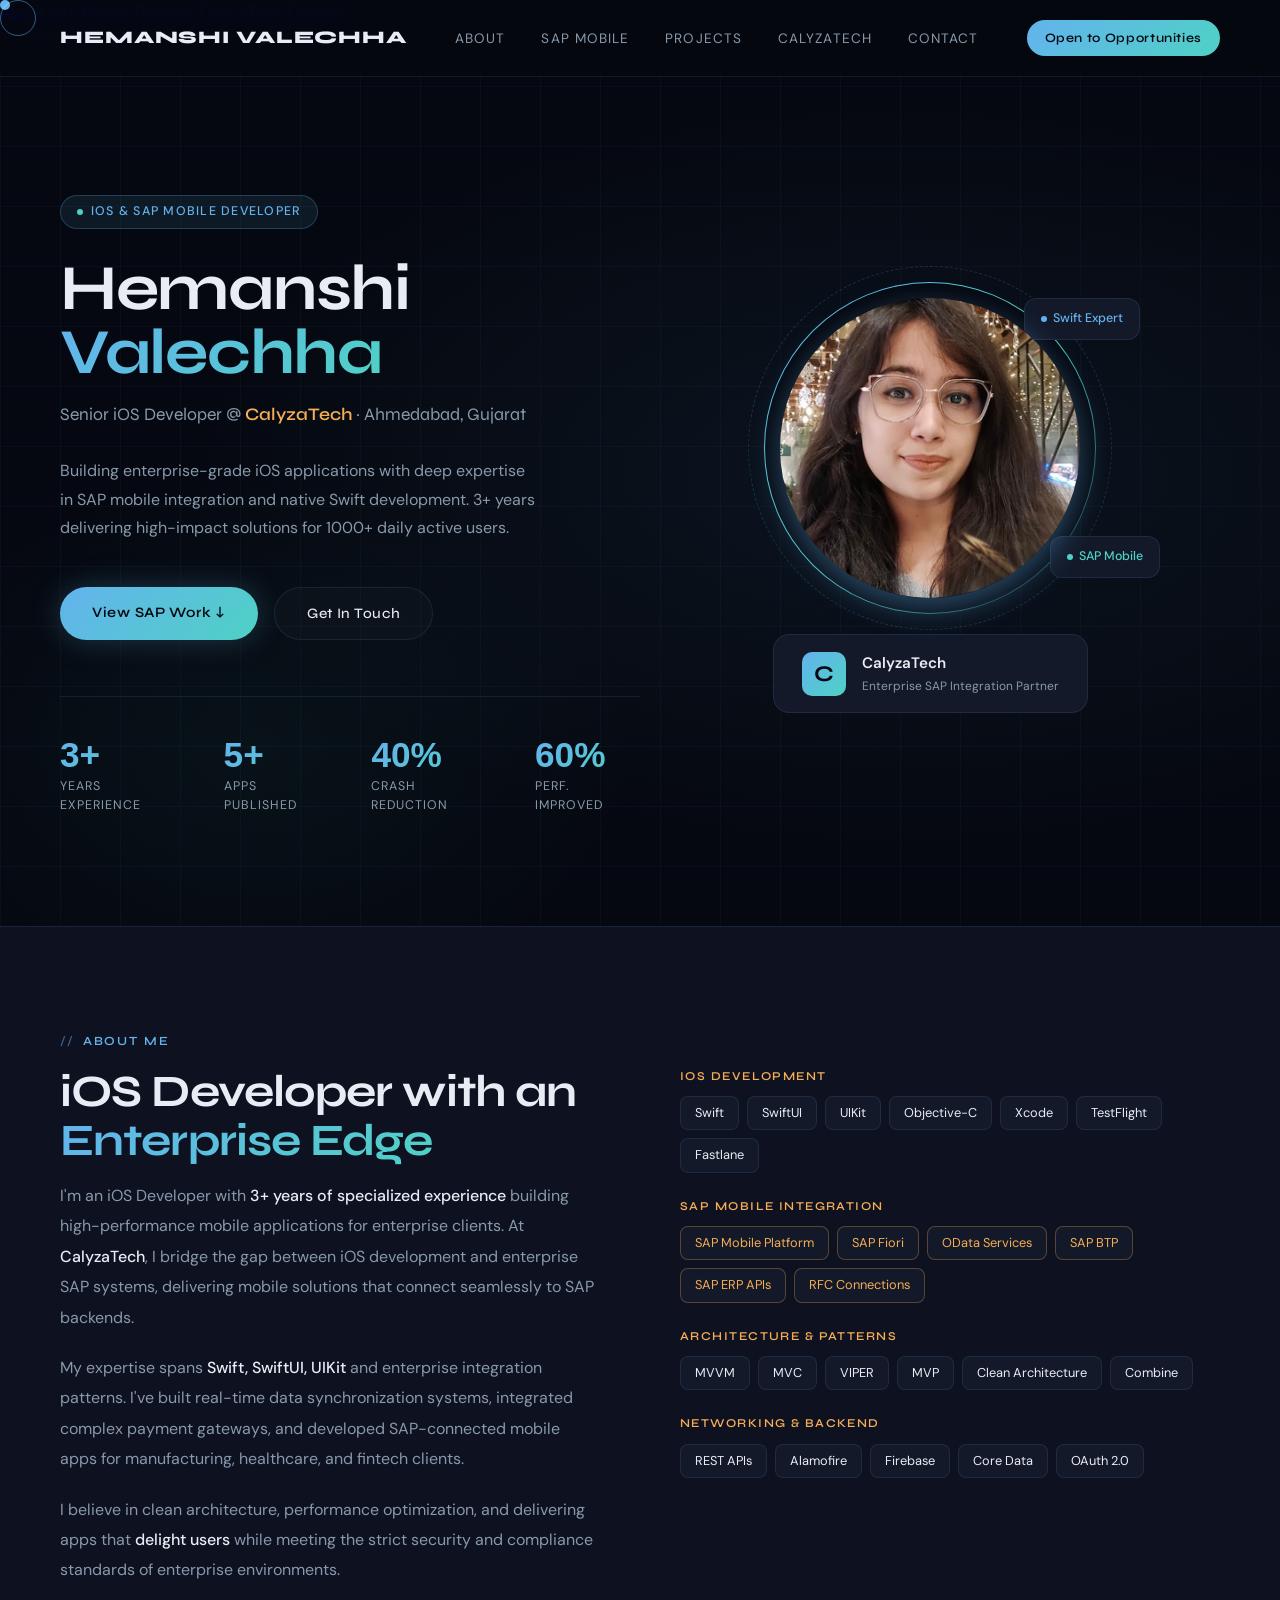
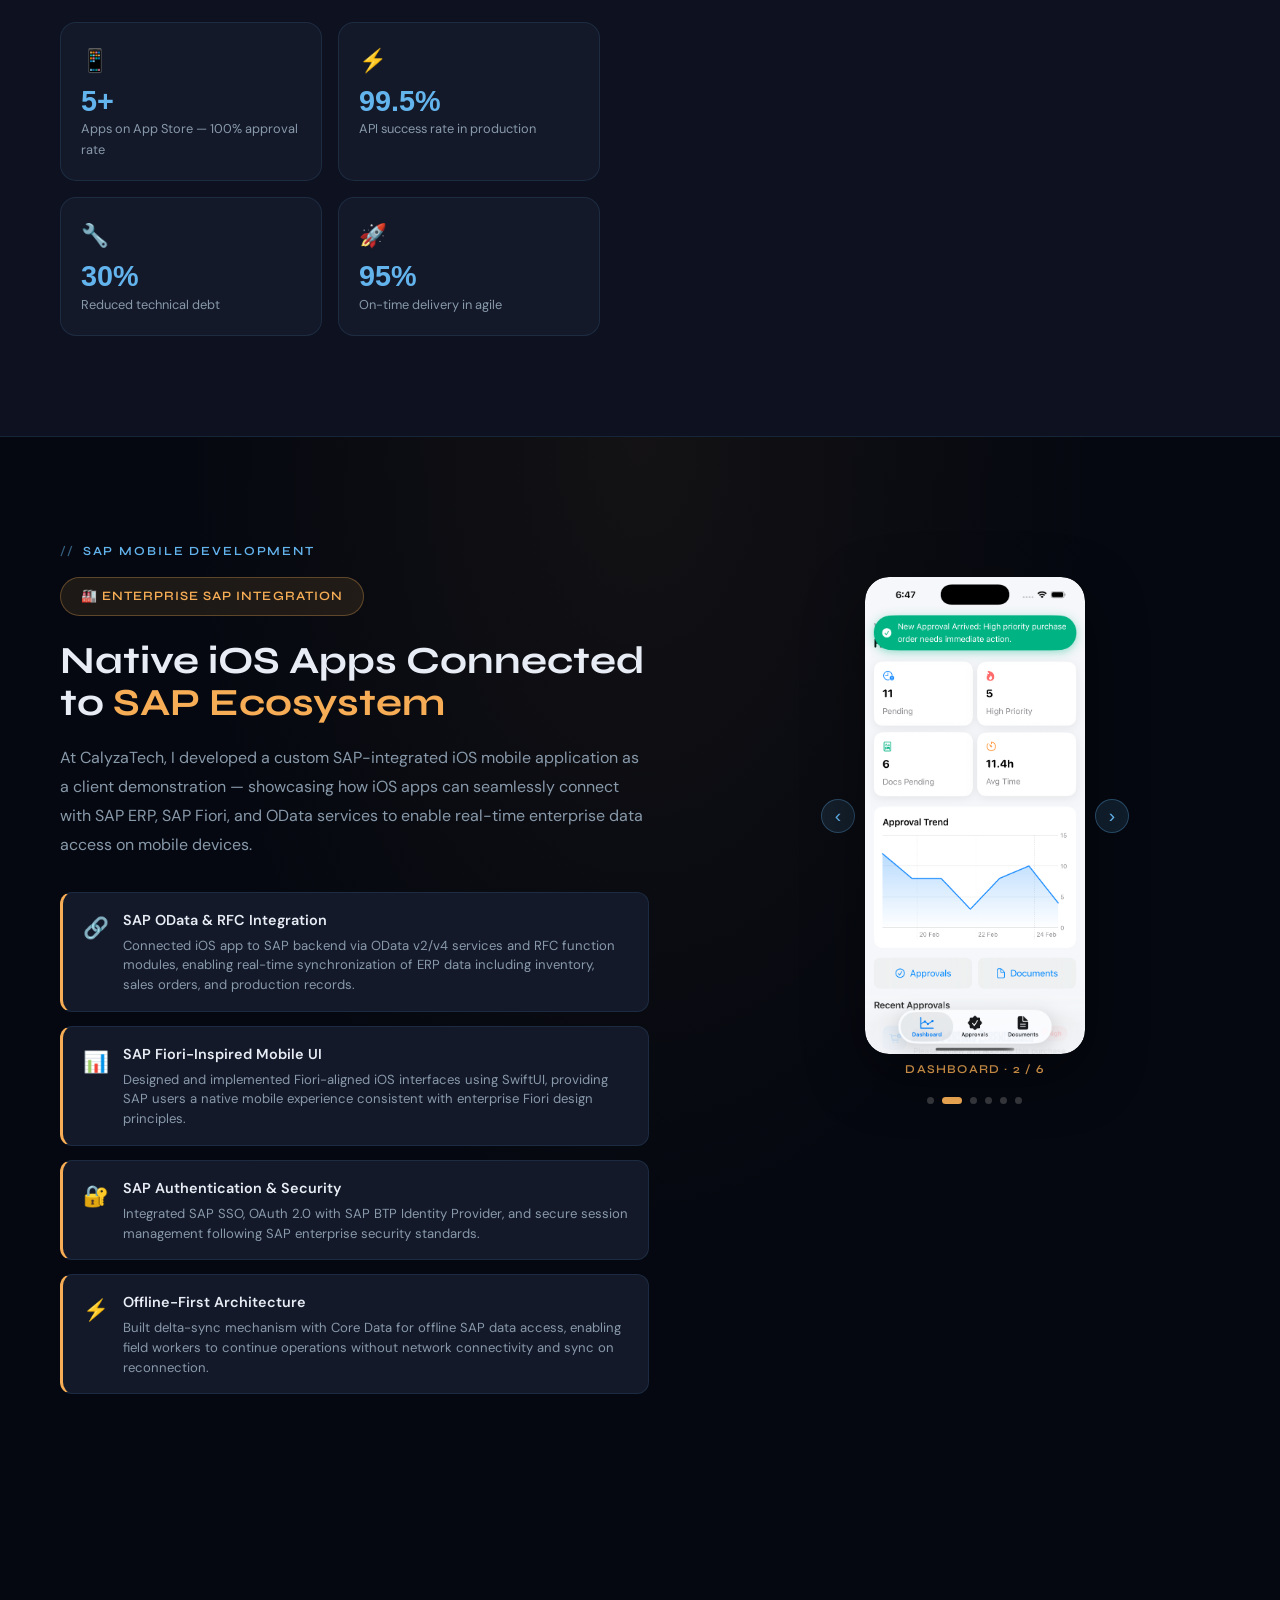
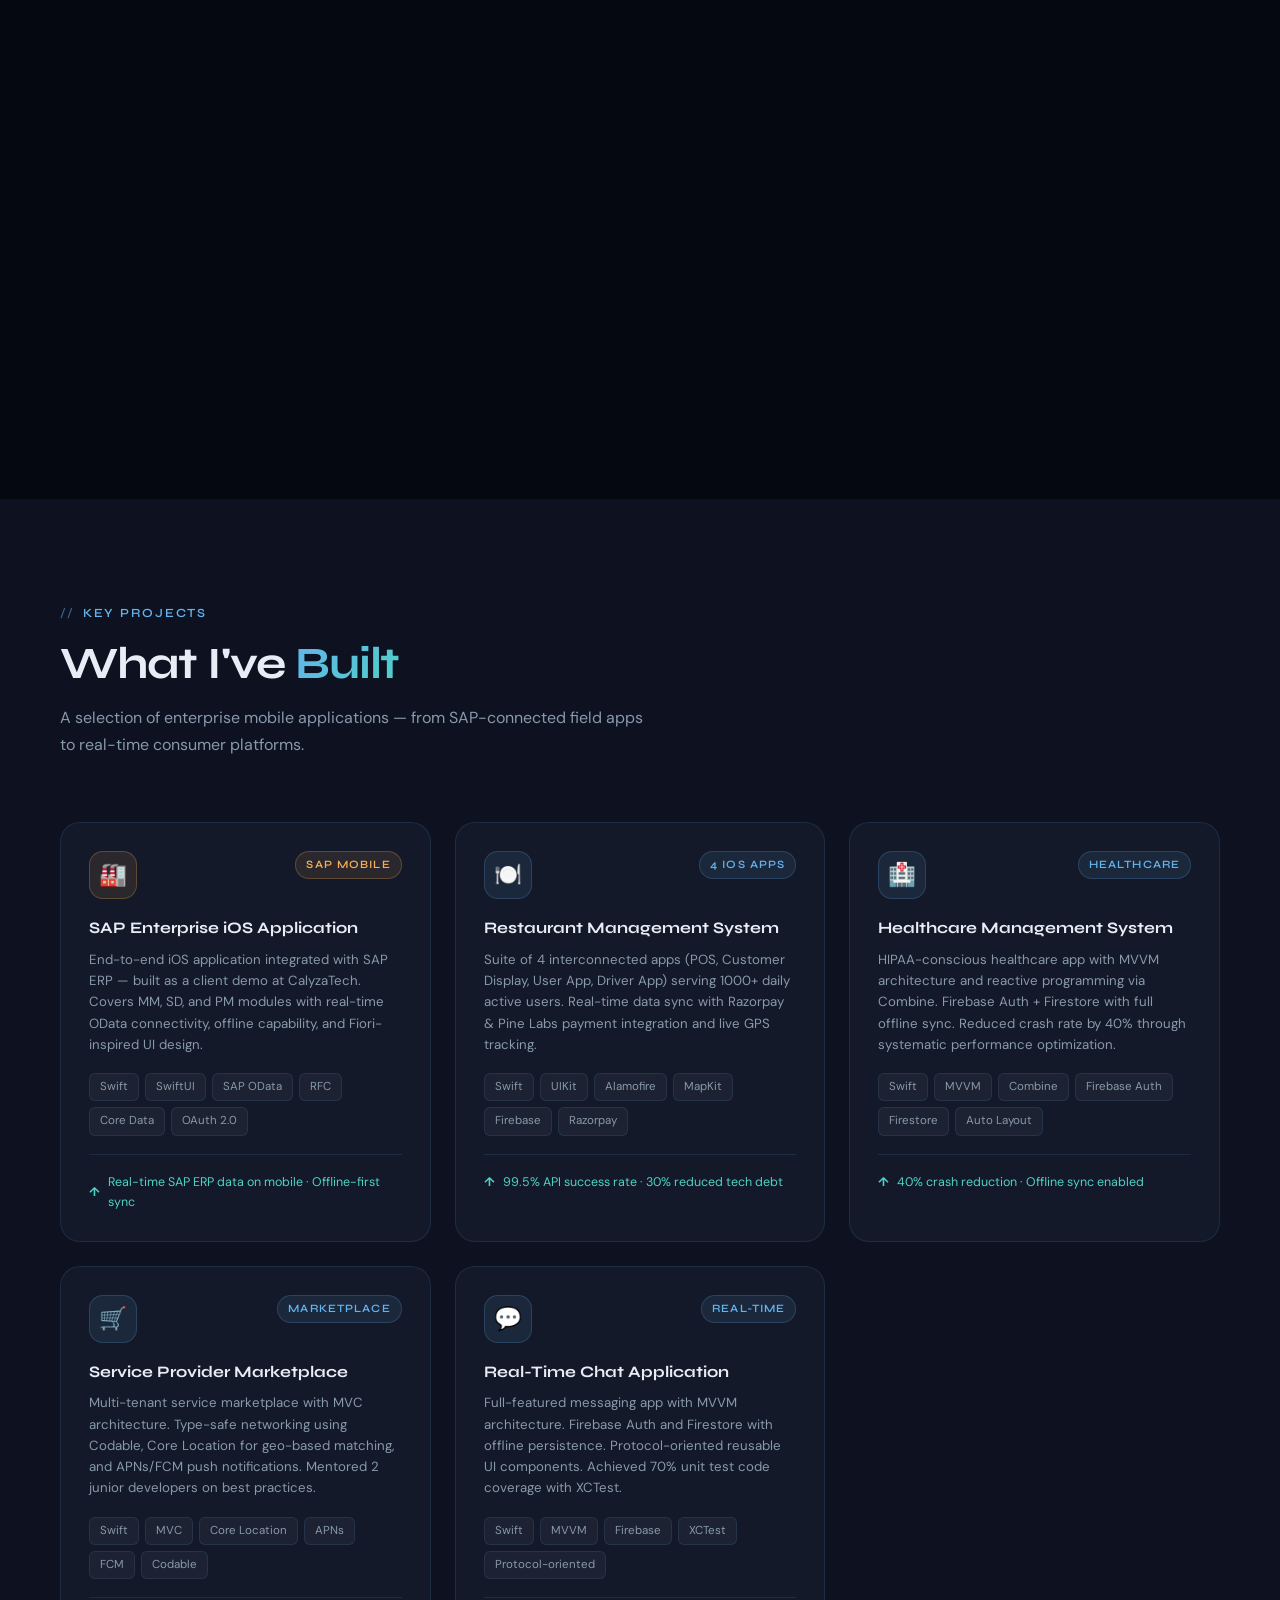
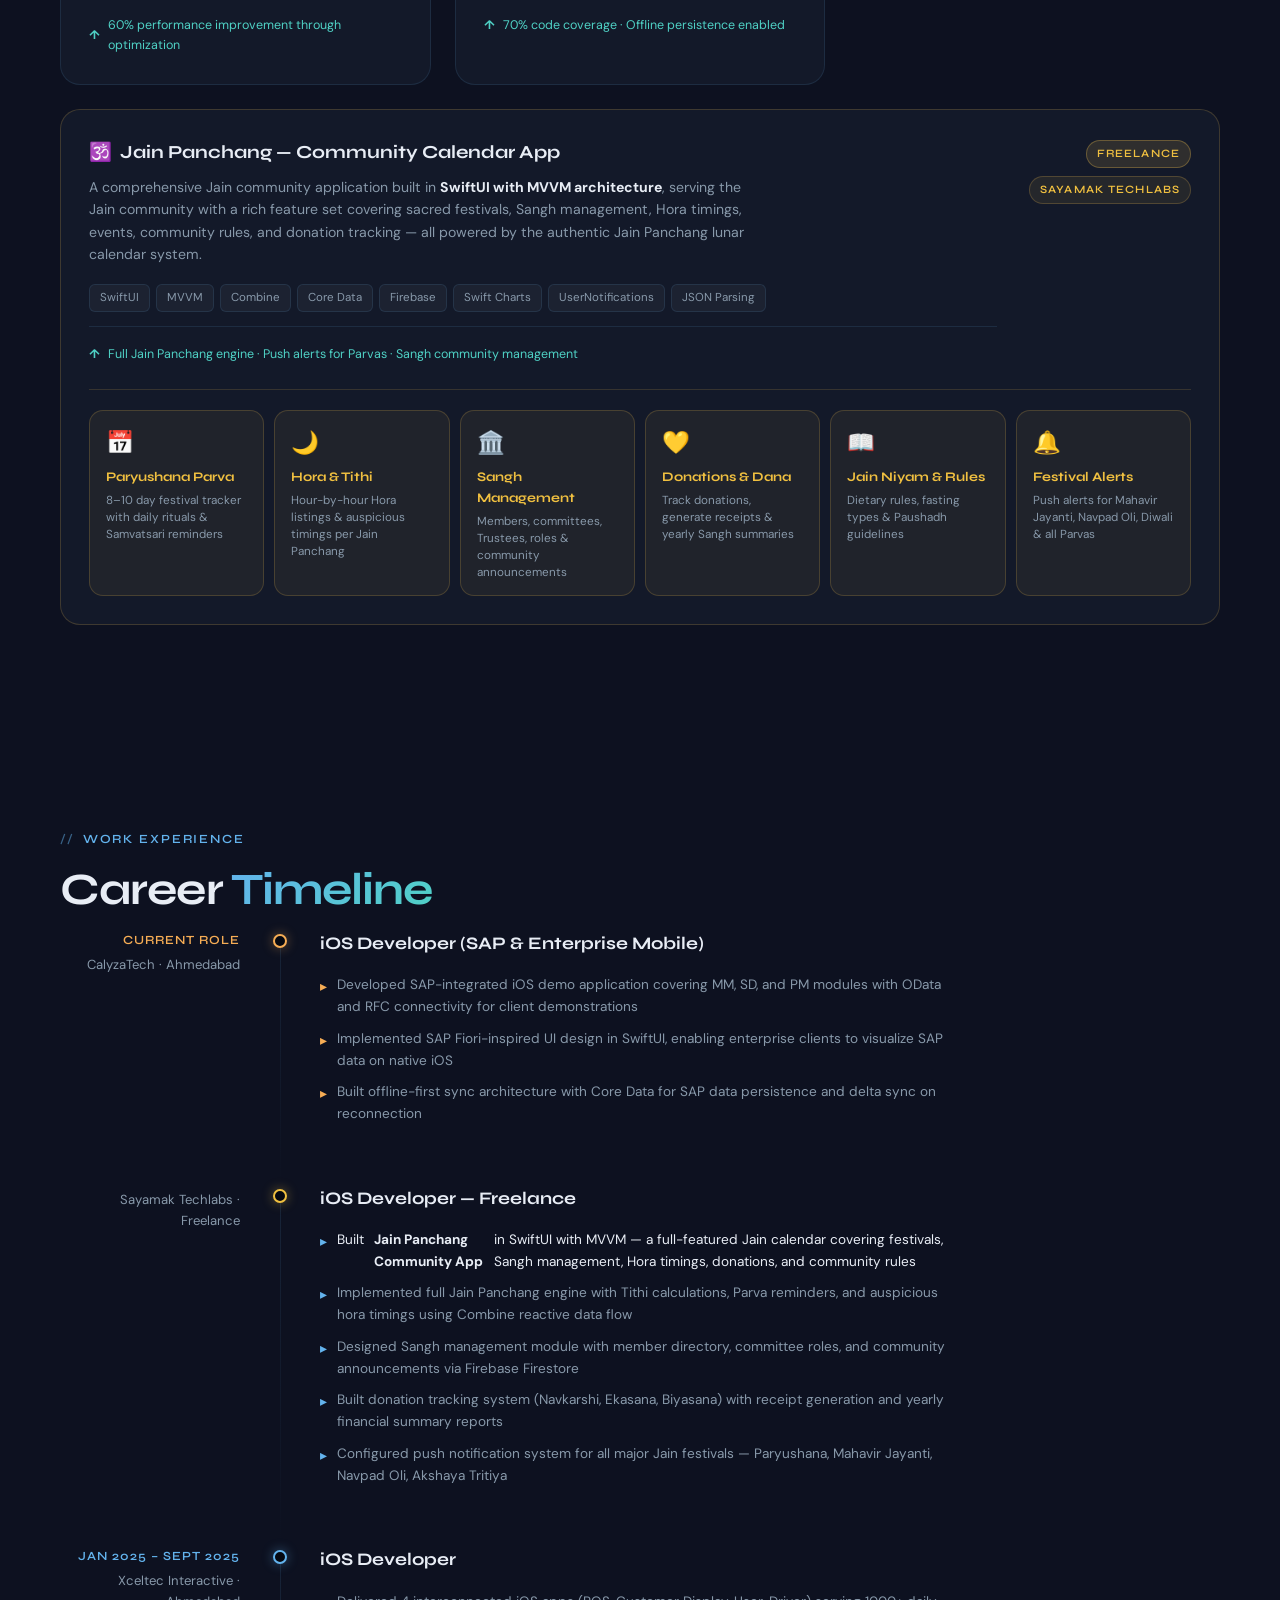
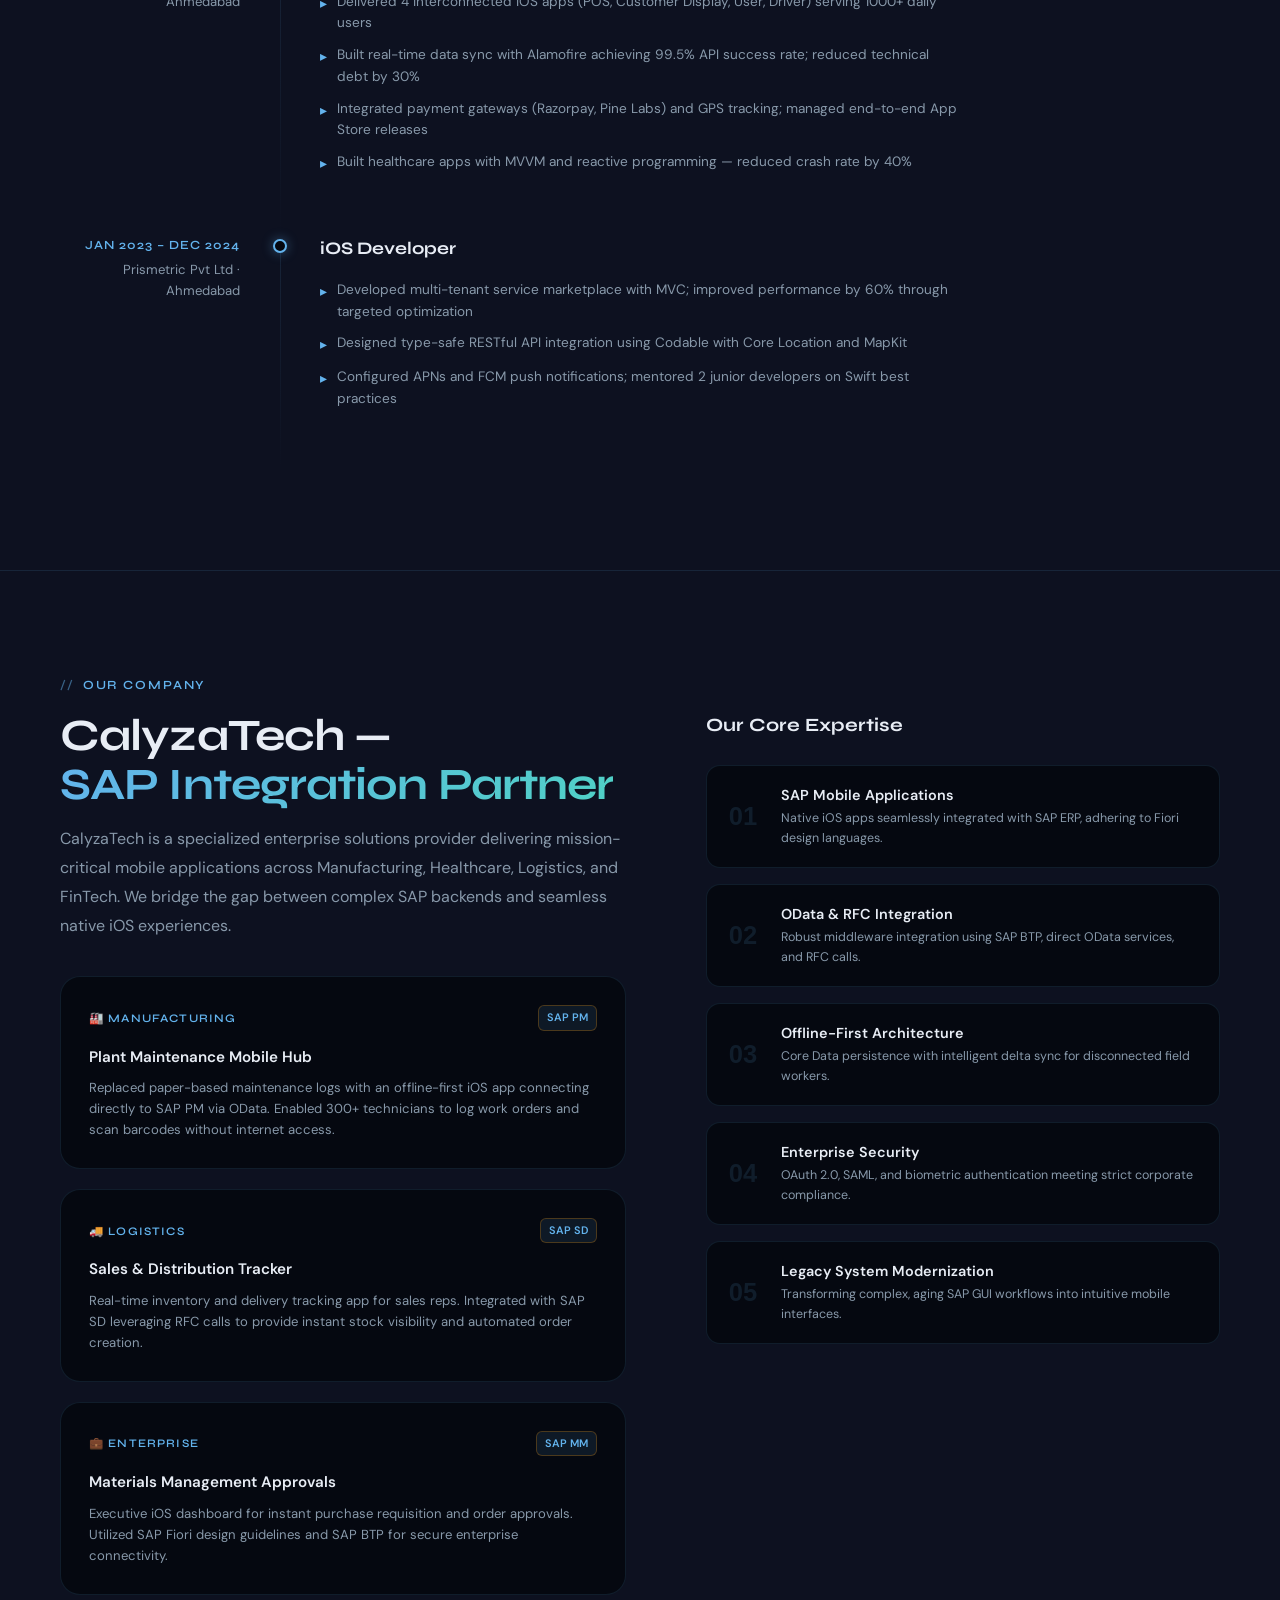
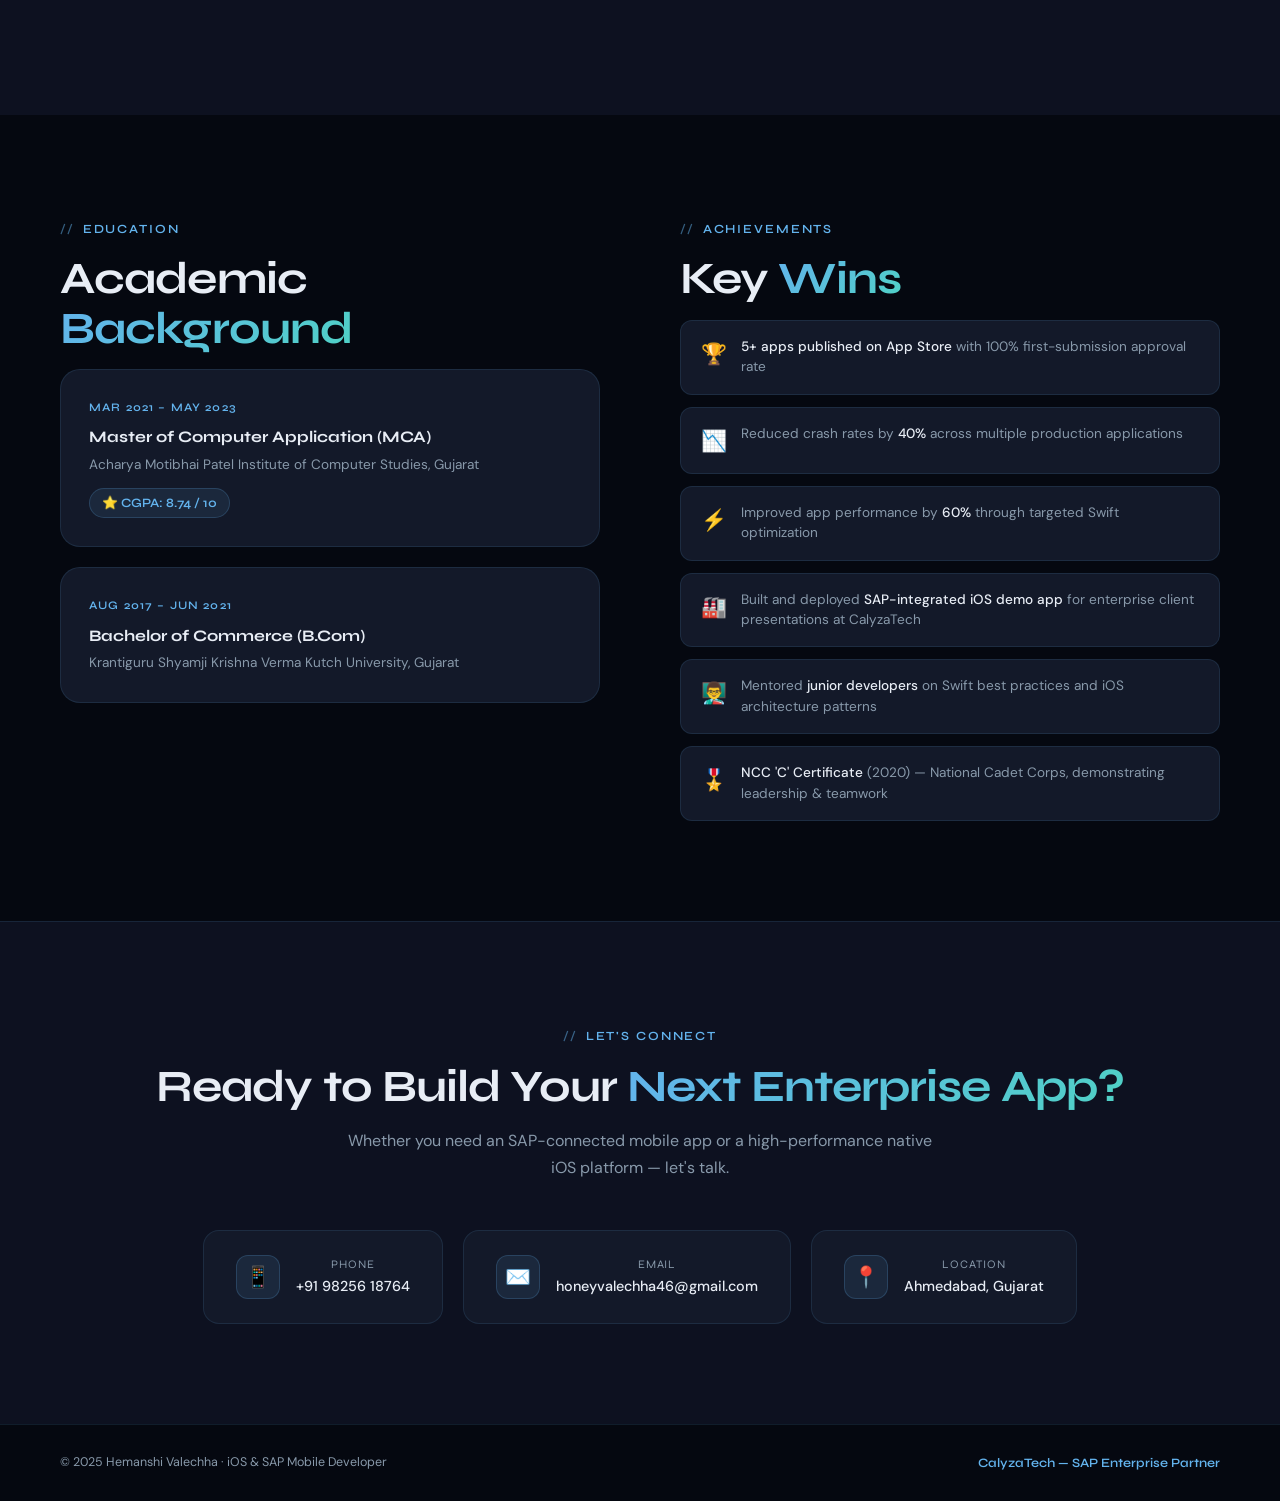
==== hemanshi_portfolio.html @ 0e819cb1 "Initial commit: Complete portfolio with SAP focus and component architecture" ====
<!DOCTYPE html>
<html lang="en">

<head>
  <meta charset="UTF-8">
  <meta name="viewport" content="width=device-width, initial-scale=1.0">
  <title>Hemanshi Valechha — iOS & SAP Mobile Developer</title>
  <link
    href="https://fonts.googleapis.com/css2?family=Clash+Display:wght@400;500;600;700&family=Syne:wght@400;500;600;700;800&family=DM+Sans:ital,opsz,wght@0,9..40,300;0,9..40,400;0,9..40,500;1,9..40,300&display=swap"
    rel="stylesheet">
  <link rel="stylesheet" href="style.css">
</head>

<body>

  <!-- Persistent App UI UI -->
  <div class="cursor" id="cursor"></div>
  <div class="cursor-ring" id="cursorRing"></div>

  <!-- Dynamic Section Components -->
  <script src="components/nav.js"></script>
  <script src="components/hero.js"></script>
  <script src="components/about.js"></script>
  <script src="components/sap.js"></script>
  <script src="components/projects.js"></script>
  <script src="components/experience.js"></script>
  <script src="components/calyza.js"></script>
  <script src="components/education.js"></script>
  <script src="components/contact.js"></script>
  <script src="components/footer.js"></script>

  <!-- Main Interactions -->
  <script src="js/main.js"></script>
</body>

</html>
---- style.css ----
/* =====================================================
   HEMANSHI VALECHHA — PORTFOLIO STYLESHEET
   File: style.css
   ===================================================== */

/* ===== CSS VARIABLES ===== */
:root {
    --bg: #050810;
    --surface: #0d1120;
    --surface2: #131929;
    --border: rgba(99, 179, 237, 0.12);
    --accent: #63b3ed;
    --accent2: #4fd1c5;
    --accent3: #f6ad55;
    --text: #e8edf5;
    --muted: #8899aa;
    --glow: rgba(99, 179, 237, 0.15);
}

/* ===== RESET ===== */
*,
*::before,
*::after {
    box-sizing: border-box;
    margin: 0;
    padding: 0;
}

html {
    scroll-behavior: smooth;
}

body {
    font-family: 'DM Sans', sans-serif;
    background: var(--bg);
    color: var(--text);
    overflow-x: hidden;
    line-height: 1.6;
}

/* ===== CUSTOM CURSOR ===== */
.cursor {
    width: 10px;
    height: 10px;
    background: var(--accent);
    border-radius: 50%;
    position: fixed;
    pointer-events: none;
    z-index: 9999;
    transition: transform 0.1s;
    mix-blend-mode: screen;
}

.cursor-ring {
    width: 36px;
    height: 36px;
    border: 1.5px solid rgba(99, 179, 237, 0.5);
    border-radius: 50%;
    position: fixed;
    pointer-events: none;
    z-index: 9998;
    transition: all 0.15s ease;
}

/* ===== NAVIGATION ===== */
nav {
    position: fixed;
    top: 0;
    left: 0;
    right: 0;
    z-index: 100;
    display: flex;
    align-items: center;
    justify-content: space-between;
    padding: 20px 60px;
    background: rgba(5, 8, 16, 0.8);
    backdrop-filter: blur(20px);
    border-bottom: 1px solid var(--border);
}

.nav-logo {
    font-family: 'Syne', sans-serif;
    font-weight: 800;
    font-size: 1.1rem;
    color: var(--accent);
    letter-spacing: 0.05em;
    text-transform: uppercase;
}

.nav-links {
    display: flex;
    gap: 36px;
    list-style: none;
}

.nav-links a {
    color: var(--muted);
    text-decoration: none;
    font-size: 0.85rem;
    letter-spacing: 0.08em;
    text-transform: uppercase;
    transition: color 0.3s;
}

.nav-links a:hover {
    color: var(--accent);
}

.nav-badge {
    background: linear-gradient(135deg, var(--accent), var(--accent2));
    color: #050810;
    padding: 8px 18px;
    border-radius: 100px;
    font-size: 0.8rem;
    font-weight: 600;
    font-family: 'Syne', sans-serif;
    letter-spacing: 0.05em;
}

/* ===== HAMBURGER (mobile nav toggle) ===== */
.nav-hamburger {
    display: none;
    flex-direction: column;
    gap: 5px;
    cursor: pointer;
    padding: 6px;
    border: none;
    background: transparent;
}

.nav-hamburger span {
    display: block;
    width: 24px;
    height: 2px;
    background: var(--accent);
    border-radius: 2px;
    transition: all 0.3s;
}

.nav-hamburger.open span:nth-child(1) {
    transform: translateY(7px) rotate(45deg);
}

.nav-hamburger.open span:nth-child(2) {
    opacity: 0;
}

.nav-hamburger.open span:nth-child(3) {
    transform: translateY(-7px) rotate(-45deg);
}

/* ===== HERO ===== */
#hero {
    min-height: 100vh;
    display: grid;
    grid-template-columns: 1fr 1fr;
    align-items: center;
    padding: 120px 60px 60px;
    position: relative;
    overflow: hidden;
}

.hero-bg {
    position: absolute;
    inset: 0;
    background:
        radial-gradient(ellipse 80% 60% at 70% 50%, rgba(99, 179, 237, 0.07) 0%, transparent 70%),
        radial-gradient(ellipse 50% 50% at 20% 80%, rgba(79, 209, 197, 0.05) 0%, transparent 60%);
}

.hero-grid {
    position: absolute;
    inset: 0;
    background-image:
        linear-gradient(rgba(99, 179, 237, 0.04) 1px, transparent 1px),
        linear-gradient(90deg, rgba(99, 179, 237, 0.04) 1px, transparent 1px);
    background-size: 60px 60px;
}

.hero-content {
    position: relative;
    z-index: 2;
}

.hero-tag {
    display: inline-flex;
    align-items: center;
    gap: 8px;
    background: rgba(99, 179, 237, 0.1);
    border: 1px solid rgba(99, 179, 237, 0.25);
    color: var(--accent);
    padding: 6px 16px;
    border-radius: 100px;
    font-size: 0.78rem;
    font-weight: 500;
    letter-spacing: 0.1em;
    text-transform: uppercase;
    margin-bottom: 28px;
    opacity: 0;
    animation: fadeUp 0.8s 0.2s forwards;
}

.hero-tag::before {
    content: '';
    width: 6px;
    height: 6px;
    background: var(--accent2);
    border-radius: 50%;
    animation: pulse 2s infinite;
}

.hero-name {
    font-family: 'Clash Display', 'Syne', sans-serif;
    font-size: clamp(3rem, 5vw, 5.5rem);
    font-weight: 700;
    line-height: 1.0;
    letter-spacing: -0.02em;
    margin-bottom: 16px;
    opacity: 0;
    animation: fadeUp 0.8s 0.35s forwards;
}

.hero-name span {
    background: linear-gradient(135deg, var(--accent) 0%, var(--accent2) 100%);
    -webkit-background-clip: text;
    -webkit-text-fill-color: transparent;
    background-clip: text;
}

.hero-role {
    font-family: 'Syne', sans-serif;
    font-size: 1.1rem;
    color: var(--muted);
    margin-bottom: 28px;
    opacity: 0;
    animation: fadeUp 0.8s 0.5s forwards;
}

.hero-role strong {
    color: var(--accent3);
    font-weight: 600;
}

.hero-desc {
    font-size: 1rem;
    color: var(--muted);
    line-height: 1.8;
    max-width: 480px;
    margin-bottom: 44px;
    opacity: 0;
    animation: fadeUp 0.8s 0.65s forwards;
}

.hero-ctas {
    display: flex;
    gap: 16px;
    flex-wrap: wrap;
    opacity: 0;
    animation: fadeUp 0.8s 0.8s forwards;
}

/* ===== BUTTONS ===== */
.btn-primary {
    background: linear-gradient(135deg, var(--accent), var(--accent2));
    color: #050810;
    padding: 14px 32px;
    border-radius: 100px;
    text-decoration: none;
    font-weight: 600;
    font-family: 'Syne', sans-serif;
    letter-spacing: 0.05em;
    font-size: 0.9rem;
    transition: all 0.3s;
    box-shadow: 0 0 30px rgba(99, 179, 237, 0.25);
}

.btn-primary:hover {
    transform: translateY(-2px);
    box-shadow: 0 8px 40px rgba(99, 179, 237, 0.4);
}

.btn-outline {
    border: 1px solid var(--border);
    color: var(--text);
    padding: 14px 32px;
    border-radius: 100px;
    text-decoration: none;
    font-weight: 500;
    font-family: 'Syne', sans-serif;
    letter-spacing: 0.05em;
    font-size: 0.9rem;
    transition: all 0.3s;
    background: rgba(255, 255, 255, 0.02);
}

.btn-outline:hover {
    border-color: var(--accent);
    color: var(--accent);
    background: rgba(99, 179, 237, 0.05);
}

/* ===== HERO STATS ===== */
.hero-stats {
    display: flex;
    gap: 40px;
    margin-top: 56px;
    padding-top: 40px;
    border-top: 1px solid var(--border);
    opacity: 0;
    animation: fadeUp 0.8s 1s forwards;
}

.stat-num {
    font-family: 'Clash Display', sans-serif;
    font-size: 2.2rem;
    font-weight: 700;
    background: linear-gradient(135deg, var(--accent), var(--accent2));
    -webkit-background-clip: text;
    -webkit-text-fill-color: transparent;
    background-clip: text;
    line-height: 1;
}

.stat-label {
    font-size: 0.78rem;
    color: var(--muted);
    text-transform: uppercase;
    letter-spacing: 0.08em;
    margin-top: 4px;
}

/* ===== HERO VISUAL (avatar side) ===== */
.hero-visual {
    display: flex;
    flex-direction: column;
    align-items: center;
    justify-content: center;
    position: relative;
    z-index: 2;
    opacity: 0;
    animation: fadeIn 1.2s 0.5s forwards;
}

.avatar-container {
    position: relative;
    width: 300px;
    height: 300px;
    margin-bottom: 36px;
}

.avatar-ring {
    position: absolute;
    inset: -16px;
    border-radius: 50%;
    border: 1px solid transparent;
    background: linear-gradient(var(--bg), var(--bg)) padding-box,
        linear-gradient(135deg, var(--accent), var(--accent2), transparent) border-box;
    animation: spin 8s linear infinite;
}

.avatar-ring2 {
    position: absolute;
    inset: -32px;
    border-radius: 50%;
    border: 1px dashed rgba(99, 179, 237, 0.2);
    animation: spin 14s linear infinite reverse;
}

.avatar-base-circle {
    position: absolute;
    width: 100%;
    height: 100%;
    border-radius: 50%;
    background: var(--accent);
    /* Solid background to make pop-out clear */
    box-shadow: 0 10px 30px rgba(99, 179, 237, 0.4);
    border: 4px solid var(--surface);
    z-index: 1;
    transition: transform 0.5s cubic-bezier(0.175, 0.885, 0.32, 1.275), box-shadow 0.5s ease, border-color 0.5s ease;
}

.avatar-container:hover .avatar-base-circle {
    transform: scale(1.05) translateY(-5px);
    box-shadow: 0 15px 40px rgba(99, 179, 237, 0.6);
    border-color: #fff;
}

.avatar-half-inside {
    position: absolute;
    width: 100%;
    height: 100%;
    border-radius: 50%;
    overflow: hidden;
    z-index: 2;
    transition: transform 0.5s cubic-bezier(0.175, 0.885, 0.32, 1.275);
}

.avatar-container:hover .avatar-half-inside {
    transform: scale(1.05) translateY(-5px);
}

.avatar-half-outside {
    position: absolute;
    width: 100%;
    height: 100%;
    z-index: 3;
    pointer-events: none;
    clip-path: polygon(-50% -100%, 150% -100%, 150% 50%, -50% 50%);
    transition: transform 0.5s cubic-bezier(0.175, 0.885, 0.32, 1.275);
}

.avatar-container:hover .avatar-half-outside {
    transform: scale(1.05) translateY(-5px);
}

.avatar-half-inside img,
.avatar-half-outside img {
    position: absolute;
    bottom: 0px;
    left: 50%;
    transform: translateX(-50%);
    width: 105%;
    height: auto;
    transition: transform 0.5s cubic-bezier(0.175, 0.885, 0.32, 1.275);
}

.avatar-half-outside img {
    filter: drop-shadow(0 -5px 15px rgba(0, 0, 0, 0.5));
}

.avatar-container:hover .avatar-half-inside img,
.avatar-container:hover .avatar-half-outside img {
    transform: translateX(-50%) scale(1.08) translateY(-10px);
}

.avatar-placeholder {
    width: 100%;
    height: 100%;
    border-radius: 50%;
    background: linear-gradient(135deg, #0d1829, #1a2540);
    display: flex;
    align-items: center;
    justify-content: center;
    font-family: 'Clash Display', sans-serif;
    font-size: 5rem;
    font-weight: 700;
    color: var(--accent);
}

/* ===== FLOATING CHIPS ===== */
.chip {
    position: absolute;
    background: var(--surface2);
    border: 1px solid var(--border);
    border-radius: 12px;
    padding: 10px 16px;
    font-size: 0.78rem;
    font-weight: 500;
    white-space: nowrap;
    backdrop-filter: blur(10px);
}

.chip-1 {
    top: 0;
    right: -60px;
    animation: float 4s ease-in-out infinite;
    color: var(--accent);
}

.chip-2 {
    bottom: 20px;
    right: -80px;
    animation: float 4s ease-in-out 1s infinite;
    color: var(--accent2);
}

.chip-3 {
    top: 60px;
    left: -80px;
    animation: float 4s ease-in-out 2s infinite;
    color: var(--accent3);
}

.chip-dot {
    display: inline-block;
    width: 6px;
    height: 6px;
    border-radius: 50%;
    background: currentColor;
    margin-right: 6px;
    animation: pulse 2s infinite;
}

/* ===== COMPANY BADGE ===== */
.company-badge {
    background: var(--surface2);
    border: 1px solid var(--border);
    border-radius: 16px;
    padding: 16px 28px;
    display: flex;
    align-items: center;
    gap: 16px;
}

.company-icon {
    width: 44px;
    height: 44px;
    background: linear-gradient(135deg, var(--accent), var(--accent2));
    border-radius: 10px;
    display: flex;
    align-items: center;
    justify-content: center;
    font-size: 1.4rem;
    color: #050810;
    font-weight: 700;
    font-family: 'Syne', sans-serif;
}

.company-name {
    font-weight: 600;
    font-size: 0.95rem;
}

.company-sub {
    font-size: 0.75rem;
    color: var(--muted);
    margin-top: 2px;
}

/* ===== SECTIONS ===== */
section {
    padding: 100px 60px;
    position: relative;
}

.section-tag {
    display: inline-flex;
    align-items: center;
    gap: 8px;
    color: var(--accent);
    font-size: 0.78rem;
    font-weight: 600;
    letter-spacing: 0.15em;
    text-transform: uppercase;
    margin-bottom: 16px;
    font-family: 'Syne', sans-serif;
}

.section-tag::before {
    content: '//';
    opacity: 0.5;
}

.section-title {
    font-family: 'Clash Display', 'Syne', sans-serif;
    font-size: clamp(2rem, 3.5vw, 3.2rem);
    font-weight: 700;
    line-height: 1.1;
    letter-spacing: -0.02em;
    margin-bottom: 16px;
}

.section-title span {
    background: linear-gradient(135deg, var(--accent) 0%, var(--accent2) 100%);
    -webkit-background-clip: text;
    -webkit-text-fill-color: transparent;
    background-clip: text;
}

.section-sub {
    color: var(--muted);
    font-size: 1rem;
    max-width: 600px;
    line-height: 1.7;
    margin-bottom: 64px;
}

/* ===== ABOUT ===== */
#about {
    background: var(--surface);
    border-top: 1px solid var(--border);
    border-bottom: 1px solid var(--border);
}

.about-grid {
    display: grid;
    grid-template-columns: 1fr 1fr;
    gap: 80px;
    align-items: start;
}

.about-text p {
    color: var(--muted);
    line-height: 1.9;
    margin-bottom: 20px;
    font-size: 1rem;
}

.about-text p strong {
    color: var(--text);
    font-weight: 500;
}

.about-highlights {
    display: grid;
    grid-template-columns: 1fr 1fr;
    gap: 16px;
    margin-top: 36px;
}

.highlight-card {
    background: var(--surface2);
    border: 1px solid var(--border);
    border-radius: 16px;
    padding: 20px;
    transition: border-color 0.3s, transform 0.3s;
}

.highlight-card:hover {
    border-color: rgba(99, 179, 237, 0.3);
    transform: translateY(-3px);
}

.highlight-icon {
    font-size: 1.4rem;
    margin-bottom: 8px;
}

.highlight-num {
    font-family: 'Clash Display', sans-serif;
    font-size: 1.8rem;
    font-weight: 700;
    color: var(--accent);
    line-height: 1;
}

.highlight-text {
    font-size: 0.8rem;
    color: var(--muted);
    margin-top: 4px;
}

/* ===== SKILLS ===== */
.skills-panel {
    display: flex;
    flex-direction: column;
    gap: 24px;
}

.skill-group-title {
    font-family: 'Syne', sans-serif;
    font-size: 0.75rem;
    letter-spacing: 0.12em;
    text-transform: uppercase;
    color: var(--accent3);
    margin-bottom: 10px;
    font-weight: 600;
}

.skill-tags {
    display: flex;
    flex-wrap: wrap;
    gap: 8px;
}

.skill-tag {
    background: var(--surface2);
    border: 1px solid var(--border);
    color: var(--text);
    padding: 6px 14px;
    border-radius: 8px;
    font-size: 0.8rem;
    transition: all 0.25s;
    cursor: default;
}

.skill-tag:hover {
    border-color: var(--accent);
    color: var(--accent);
    background: rgba(99, 179, 237, 0.05);
}

.skill-tag.sap {
    border-color: rgba(246, 173, 85, 0.3);
    color: var(--accent3);
}

.skill-tag.sap:hover {
    border-color: var(--accent3);
    background: rgba(246, 173, 85, 0.05);
}

/* ===== SAP SECTION ===== */
#sap {
    background:
        radial-gradient(ellipse 60% 80% at 50% 0%, rgba(246, 173, 85, 0.06) 0%, transparent 60%),
        var(--bg);
}

.sap-hero {
    display: grid;
    grid-template-columns: 1.2fr 1fr;
    gap: 80px;
    align-items: start;
    margin-bottom: 80px;
}

.sap-badge-big {
    display: inline-flex;
    align-items: center;
    gap: 10px;
    background: rgba(246, 173, 85, 0.1);
    border: 1px solid rgba(246, 173, 85, 0.3);
    color: var(--accent3);
    padding: 8px 20px;
    border-radius: 100px;
    font-size: 0.8rem;
    font-weight: 600;
    letter-spacing: 0.08em;
    text-transform: uppercase;
    margin-bottom: 24px;
    font-family: 'Syne', sans-serif;
}

.sap-title {
    font-family: 'Clash Display', 'Syne', sans-serif;
    font-size: clamp(2rem, 3vw, 3rem);
    font-weight: 700;
    line-height: 1.1;
    margin-bottom: 20px;
}

.sap-title span {
    color: var(--accent3);
}

.sap-desc {
    color: var(--muted);
    line-height: 1.8;
    margin-bottom: 32px;
}

.sap-features {
    display: flex;
    flex-direction: column;
    gap: 14px;
}

.sap-feature {
    display: flex;
    align-items: flex-start;
    gap: 14px;
    background: var(--surface2);
    border: 1px solid var(--border);
    border-left: 3px solid var(--accent3);
    border-radius: 12px;
    padding: 16px 20px;
    transition: all 0.3s;
}

.sap-feature:hover {
    transform: translateX(4px);
    border-color: rgba(246, 173, 85, 0.4);
    border-left-color: var(--accent3);
}

.sap-feature-icon {
    font-size: 1.3rem;
    flex-shrink: 0;
    margin-top: 2px;
}

.sap-feature-title {
    font-weight: 600;
    font-size: 0.9rem;
    margin-bottom: 4px;
}

.sap-feature-desc {
    font-size: 0.82rem;
    color: var(--muted);
    line-height: 1.5;
}

/* ===== SAP SCREENSHOT CAROUSEL ===== */
.sap-screen-panel {
    width: 100%;
    display: flex;
    flex-direction: column;
    align-items: center;
}

/* Row that holds [← btn] [carousel] [→ btn] */
.sap-carousel-row {
    display: flex;
    align-items: center;
    gap: 10px;
}

.sap-carousel {
    position: relative;
    width: 220px;
    overflow: hidden;
    border-radius: 24px;
    background: transparent;
    box-shadow: 0 20px 60px rgba(0, 0, 0, 0.4);
}

.sap-carousel-track {
    display: flex;
    transition: transform 0.45s cubic-bezier(0.45, 0, 0.2, 1);
}

.sap-carousel-slide {
    min-width: 100%;
    display: flex;
    align-items: center;
    justify-content: center;
    padding: 0;
    background: transparent;
}

.sap-carousel-slide img {
    width: 220px;
    aspect-ratio: 9 / 19.5;
    object-fit: cover;
    display: block;
    border-radius: 24px;
    flex-shrink: 0;
}


/* Carousel controls */
.carousel-btn {
    width: 34px;
    height: 34px;
    flex-shrink: 0;
    background: rgba(99, 179, 237, 0.12);
    border: 1px solid rgba(99, 179, 237, 0.3);
    border-radius: 50%;
    color: var(--accent);
    font-size: 1.2rem;
    cursor: pointer;
    display: flex;
    align-items: center;
    justify-content: center;
    transition: all 0.25s;
    backdrop-filter: blur(8px);
    line-height: 1;
    padding: 0;
}

.carousel-btn:hover {
    background: rgba(99, 179, 237, 0.28);
    transform: scale(1.1);
}


/* Carousel dots */
.carousel-dots {
    display: flex;
    justify-content: center;
    gap: 8px;
    padding: 14px 0 8px;
}

.carousel-dot {
    width: 7px;
    height: 7px;
    border-radius: 50%;
    background: rgba(255, 255, 255, 0.2);
    cursor: pointer;
    transition: all 0.3s;
    border: none;
}

.carousel-dot.active {
    background: var(--accent3);
    width: 20px;
    border-radius: 4px;
}

/* Slide label */
.slide-label {
    text-align: center;
    font-size: 0.75rem;
    color: var(--accent3);
    font-family: 'Syne', sans-serif;
    font-weight: 600;
    letter-spacing: 0.1em;
    text-transform: uppercase;
    padding: 6px 0 4px;
}

/* Multi-screen display for desktop */
.sap-multi-screen {
    display: flex;
    gap: 14px;
    align-items: flex-end;
    justify-content: center;
    padding: 24px 16px 16px;
    flex-wrap: wrap;
}

/* ===== SAP MODULES GRID ===== */
.sap-modules {
    display: grid;
    grid-template-columns: repeat(3, 1fr);
    gap: 20px;
    margin-top: 16px;
}

.sap-module {
    background: var(--surface2);
    border: 1px solid var(--border);
    border-radius: 16px;
    padding: 24px;
    position: relative;
    overflow: hidden;
    transition: all 0.3s;
}

.sap-module::before {
    content: '';
    position: absolute;
    top: 0;
    left: 0;
    right: 0;
    height: 2px;
    background: linear-gradient(90deg, var(--accent3), transparent);
    opacity: 0;
    transition: opacity 0.3s;
}

.sap-module:hover {
    transform: translateY(-4px);
    border-color: rgba(246, 173, 85, 0.3);
}

.sap-module:hover::before {
    opacity: 1;
}

.sap-module-icon {
    font-size: 1.8rem;
    margin-bottom: 12px;
}

.sap-module-name {
    font-family: 'Syne', sans-serif;
    font-weight: 700;
    font-size: 0.95rem;
    margin-bottom: 6px;
    color: var(--accent3);
}

.sap-module-desc {
    font-size: 0.8rem;
    color: var(--muted);
    line-height: 1.5;
}

.sap-module-tags {
    display: flex;
    flex-wrap: wrap;
    gap: 6px;
    margin-top: 12px;
}

.sap-module-tag {
    background: rgba(246, 173, 85, 0.08);
    border: 1px solid rgba(246, 173, 85, 0.2);
    color: var(--accent3);
    padding: 3px 10px;
    border-radius: 6px;
    font-size: 0.72rem;
}

/* ===== PROJECTS ===== */
#projects {
    background: var(--surface);
}

.projects-grid {
    display: grid;
    grid-template-columns: repeat(3, 1fr);
    gap: 24px;
}

.project-card {
    background: var(--surface2);
    border: 1px solid var(--border);
    border-radius: 20px;
    padding: 28px;
    position: relative;
    overflow: hidden;
    transition: all 0.35s;
    cursor: default;
}

.project-card::after {
    content: '';
    position: absolute;
    inset: 0;
    background: radial-gradient(ellipse at top left, var(--glow), transparent 60%);
    opacity: 0;
    transition: opacity 0.35s;
}

.project-card:hover {
    transform: translateY(-6px);
    border-color: rgba(99, 179, 237, 0.3);
}

.project-card:hover::after {
    opacity: 1;
}

.project-card.sap-card:hover {
    border-color: rgba(246, 173, 85, 0.3);
}

.project-card.sap-card::after {
    background: radial-gradient(ellipse at top left, rgba(246, 173, 85, 0.1), transparent 60%);
}

.project-header {
    display: flex;
    align-items: flex-start;
    justify-content: space-between;
    margin-bottom: 16px;
    position: relative;
    z-index: 1;
}

.project-icon {
    width: 48px;
    height: 48px;
    border-radius: 14px;
    display: flex;
    align-items: center;
    justify-content: center;
    font-size: 1.4rem;
    background: rgba(99, 179, 237, 0.1);
    border: 1px solid rgba(99, 179, 237, 0.2);
}

.project-icon.sap {
    background: rgba(246, 173, 85, 0.1);
    border-color: rgba(246, 173, 85, 0.25);
}

.project-badge {
    font-size: 0.7rem;
    font-weight: 600;
    letter-spacing: 0.1em;
    text-transform: uppercase;
    background: rgba(99, 179, 237, 0.1);
    color: var(--accent);
    border: 1px solid rgba(99, 179, 237, 0.2);
    padding: 4px 10px;
    border-radius: 100px;
    font-family: 'Syne', sans-serif;
}

.project-badge.sap {
    background: rgba(246, 173, 85, 0.1);
    color: var(--accent3);
    border-color: rgba(246, 173, 85, 0.25);
}

.project-name {
    font-family: 'Syne', sans-serif;
    font-size: 1rem;
    font-weight: 700;
    margin-bottom: 8px;
    position: relative;
    z-index: 1;
}

.project-desc {
    font-size: 0.83rem;
    color: var(--muted);
    line-height: 1.6;
    margin-bottom: 18px;
    position: relative;
    z-index: 1;
}

.project-tech {
    display: flex;
    flex-wrap: wrap;
    gap: 6px;
    position: relative;
    z-index: 1;
}

.tech-tag {
    background: rgba(255, 255, 255, 0.04);
    border: 1px solid var(--border);
    color: var(--muted);
    padding: 4px 10px;
    border-radius: 6px;
    font-size: 0.72rem;
}

.project-metric {
    margin-top: 18px;
    padding-top: 18px;
    border-top: 1px solid var(--border);
    display: flex;
    align-items: center;
    gap: 8px;
    font-size: 0.78rem;
    color: var(--accent2);
    position: relative;
    z-index: 1;
}

.project-metric::before {
    content: '↑';
    font-weight: 700;
}

/* ===== EXPERIENCE TIMELINE ===== */
#experience {
    background: var(--bg);
}

.timeline {
    display: flex;
    flex-direction: column;
    gap: 0;
    max-width: 900px;
}

.timeline-item {
    display: grid;
    grid-template-columns: 220px 1fr;
    gap: 0;
    position: relative;
}

.timeline-item:not(:last-child) {
    margin-bottom: 0;
}

.timeline-left {
    padding-right: 40px;
    padding-bottom: 60px;
    text-align: right;
    position: relative;
}

.timeline-left::after {
    content: '';
    position: absolute;
    right: -1px;
    top: 8px;
    width: 1px;
    bottom: 0;
    background: linear-gradient(to bottom, var(--border), transparent);
}

.timeline-dot {
    position: absolute;
    right: -7px;
    top: 4px;
    width: 14px;
    height: 14px;
    border-radius: 50%;
    background: var(--bg);
    border: 2px solid var(--accent);
    box-shadow: 0 0 12px rgba(99, 179, 237, 0.4);
    z-index: 1;
}

.timeline-dot.sap {
    border-color: var(--accent3);
    box-shadow: 0 0 12px rgba(246, 173, 85, 0.4);
}

.timeline-date {
    font-family: 'Syne', sans-serif;
    font-size: 0.78rem;
    letter-spacing: 0.08em;
    text-transform: uppercase;
    color: var(--accent);
    font-weight: 600;
}

.timeline-date.sap {
    color: var(--accent3);
}

.timeline-company {
    font-size: 0.82rem;
    color: var(--muted);
    margin-top: 4px;
}

.timeline-right {
    padding-left: 40px;
    padding-bottom: 60px;
}

.timeline-role {
    font-family: 'Syne', sans-serif;
    font-size: 1.1rem;
    font-weight: 700;
    margin-bottom: 16px;
}

.timeline-points {
    list-style: none;
    display: flex;
    flex-direction: column;
    gap: 10px;
}

.timeline-points li {
    display: flex;
    align-items: flex-start;
    gap: 10px;
    font-size: 0.85rem;
    color: var(--muted);
    line-height: 1.6;
}

.timeline-points li::before {
    content: '▸';
    color: var(--accent);
    flex-shrink: 0;
    margin-top: 2px;
}

.timeline-points li.sap::before {
    color: var(--accent3);
}

/* ===== CALYZA SECTION ===== */
#calyza {
    background: var(--surface);
    border-top: 1px solid var(--border);
}

.calyza-grid {
    display: grid;
    grid-template-columns: 1.1fr 1fr;
    gap: 80px;
    align-items: start;
}

.case-study-card {
    background: var(--bg);
    border: 1px solid var(--border);
    border-radius: 20px;
    padding: 28px;
    margin-bottom: 20px;
    transition: all 0.3s;
}

.case-study-card:hover {
    border-color: rgba(99, 179, 237, 0.25);
}

.case-study-header {
    display: flex;
    align-items: center;
    justify-content: space-between;
    margin-bottom: 14px;
}

.case-study-industry {
    font-size: 0.72rem;
    font-weight: 600;
    text-transform: uppercase;
    letter-spacing: 0.1em;
    color: var(--accent);
    font-family: 'Syne', sans-serif;
}

.case-study-aws {
    display: flex;
    gap: 6px;
}

.aws-chip {
    background: rgba(255, 153, 0, 0.1);
    border: 1px solid rgba(255, 153, 0, 0.25);
    color: #ff9900;
    padding: 3px 8px;
    border-radius: 6px;
    font-size: 0.68rem;
    font-weight: 600;
}

.case-study-title {
    font-weight: 600;
    font-size: 0.95rem;
    margin-bottom: 8px;
}

.case-study-desc {
    font-size: 0.82rem;
    color: var(--muted);
    line-height: 1.6;
}

.services-list {
    display: flex;
    flex-direction: column;
    gap: 16px;
}

.service-item {
    display: flex;
    align-items: center;
    gap: 16px;
    background: var(--bg);
    border: 1px solid var(--border);
    border-radius: 14px;
    padding: 18px 22px;
    transition: all 0.3s;
}

.service-item:hover {
    border-color: rgba(99, 179, 237, 0.3);
    transform: translateX(4px);
}

.service-num {
    font-family: 'Clash Display', sans-serif;
    font-size: 1.6rem;
    font-weight: 700;
    color: var(--border);
    flex-shrink: 0;
    width: 36px;
}

.service-name {
    font-weight: 600;
    font-size: 0.9rem;
}

.service-desc {
    font-size: 0.78rem;
    color: var(--muted);
    margin-top: 2px;
}

/* ===== EDUCATION ===== */
#education {
    background: var(--bg);
    display: grid;
    grid-template-columns: 1fr 1fr;
    gap: 80px;
}

.edu-card {
    background: var(--surface2);
    border: 1px solid var(--border);
    border-radius: 20px;
    padding: 28px;
    margin-bottom: 20px;
    transition: all 0.3s;
}

.edu-card:hover {
    border-color: rgba(99, 179, 237, 0.3);
    transform: translateY(-3px);
}

.edu-year {
    font-size: 0.72rem;
    color: var(--accent);
    text-transform: uppercase;
    letter-spacing: 0.1em;
    font-weight: 600;
    margin-bottom: 8px;
    font-family: 'Syne', sans-serif;
}

.edu-degree {
    font-weight: 700;
    font-family: 'Syne', sans-serif;
    margin-bottom: 4px;
}

.edu-institute {
    font-size: 0.85rem;
    color: var(--muted);
}

.edu-cgpa {
    display: inline-flex;
    align-items: center;
    gap: 6px;
    margin-top: 12px;
    background: rgba(99, 179, 237, 0.1);
    border: 1px solid rgba(99, 179, 237, 0.2);
    color: var(--accent);
    padding: 4px 12px;
    border-radius: 100px;
    font-size: 0.8rem;
    font-weight: 600;
    font-family: 'Syne', sans-serif;
}

.achievements {
    display: flex;
    flex-direction: column;
    gap: 12px;
}

.ach-item {
    display: flex;
    align-items: flex-start;
    gap: 14px;
    background: var(--surface2);
    border: 1px solid var(--border);
    border-radius: 12px;
    padding: 16px 20px;
}

.ach-emoji {
    font-size: 1.3rem;
    flex-shrink: 0;
}

.ach-text {
    font-size: 0.85rem;
    color: var(--muted);
    line-height: 1.5;
}

.ach-text strong {
    color: var(--text);
    font-weight: 500;
}

/* ===== CONTACT ===== */
#contact {
    background: var(--surface);
    text-align: center;
    border-top: 1px solid var(--border);
}

.contact-cards {
    display: flex;
    justify-content: center;
    gap: 20px;
    flex-wrap: wrap;
    margin-top: 48px;
}

.contact-card {
    background: var(--surface2);
    border: 1px solid var(--border);
    border-radius: 16px;
    padding: 24px 32px;
    display: flex;
    align-items: center;
    gap: 16px;
    text-decoration: none;
    color: var(--text);
    transition: all 0.3s;
    min-width: 220px;
}

.contact-card:hover {
    border-color: rgba(99, 179, 237, 0.4);
    transform: translateY(-4px);
    box-shadow: 0 12px 40px rgba(0, 0, 0, 0.3);
}

.contact-icon {
    width: 44px;
    height: 44px;
    background: rgba(99, 179, 237, 0.1);
    border: 1px solid rgba(99, 179, 237, 0.2);
    border-radius: 12px;
    display: flex;
    align-items: center;
    justify-content: center;
    font-size: 1.3rem;
    flex-shrink: 0;
}

.contact-label {
    font-size: 0.72rem;
    color: var(--muted);
    text-transform: uppercase;
    letter-spacing: 0.08em;
    font-family: 'Syne', sans-serif;
    margin-bottom: 2px;
}

.contact-value {
    font-size: 0.9rem;
    font-weight: 500;
}

/* ===== FOOTER ===== */
footer {
    padding: 28px 60px;
    border-top: 1px solid var(--border);
    display: flex;
    align-items: center;
    justify-content: space-between;
    font-size: 0.78rem;
    color: var(--muted);
}

/* ===== JAIN CARD ===== */
.jain-card {
    border-color: rgba(255, 200, 80, 0.18) !important;
}

.jain-card:hover {
    border-color: rgba(255, 200, 80, 0.4) !important;
}

.jain-card::after {
    background: radial-gradient(ellipse at top left, rgba(255, 200, 80, 0.08), transparent 60%) !important;
}

/* Jain card top row */
.jain-top-row {
    display: flex;
    align-items: flex-start;
    justify-content: space-between;
    gap: 32px;
    margin-bottom: 24px;
}

.jain-info {
    flex: 1;
    min-width: 0;
}

.jain-badge-col {
    display: flex;
    flex-direction: column;
    align-items: flex-end;
    flex-shrink: 0;
    padding-top: 2px;
}

/* Chips horizontal strip */
.jain-chips-strip {
    display: grid;
    grid-template-columns: repeat(6, 1fr);
    gap: 10px;
    padding-top: 20px;
    border-top: 1px solid rgba(255, 200, 80, 0.15);
}

.jain-feat-chip {
    background: rgba(255, 200, 80, 0.06);
    border: 1px solid rgba(255, 200, 80, 0.18);
    border-radius: 14px;
    padding: 14px 16px;
    transition: all 0.3s;
}

.jain-feat-chip:hover {
    border-color: rgba(255, 200, 80, 0.4);
    transform: translateY(-2px);
}

.jain-feat-icon {
    font-size: 1.4rem;
    margin-bottom: 6px;
}

.jain-feat-name {
    font-weight: 700;
    font-size: 0.82rem;
    color: #f0c040;
    margin-bottom: 4px;
    font-family: 'Syne', sans-serif;
}

.jain-feat-sub {
    font-size: 0.73rem;
    color: var(--muted);
    line-height: 1.45;
}

/* ===== ANIMATIONS ===== */
@keyframes fadeUp {
    from {
        opacity: 0;
        transform: translateY(24px);
    }

    to {
        opacity: 1;
        transform: translateY(0);
    }
}

@keyframes fadeIn {
    from {
        opacity: 0;
    }

    to {
        opacity: 1;
    }
}

@keyframes spin {
    from {
        transform: rotate(0deg);
    }

    to {
        transform: rotate(360deg);
    }
}

@keyframes float {

    0%,
    100% {
        transform: translateY(0px);
    }

    50% {
        transform: translateY(-10px);
    }
}

@keyframes pulse {

    0%,
    100% {
        opacity: 1;
        transform: scale(1);
    }

    50% {
        opacity: 0.5;
        transform: scale(0.85);
    }
}

.reveal {
    opacity: 0;
    transform: translateY(30px);
    transition: all 0.7s cubic-bezier(0.22, 1, 0.36, 1);
}

.reveal.visible {
    opacity: 1;
    transform: translateY(0);
}

/* =====================================================
   RESPONSIVE — LAPTOP  (≤ 1200px)
   ===================================================== */
@media (max-width: 1200px) {
    nav {
        padding: 18px 40px;
    }

    section {
        padding: 80px 40px;
    }

    #hero {
        padding: 110px 40px 60px;
        gap: 40px;
    }

    .projects-grid {
        grid-template-columns: repeat(2, 1fr);
    }

    .sap-modules {
        grid-template-columns: repeat(3, 1fr);
    }

    .about-grid {
        gap: 50px;
    }

    .calyza-grid {
        gap: 50px;
    }

    footer {
        padding: 24px 40px;
    }
}

/* =====================================================
   RESPONSIVE — TABLET / iPAD  (≤ 1024px)
   ===================================================== */
@media (max-width: 1024px) {
    nav {
        padding: 14px 28px;
    }

    nav .nav-links {
        display: none;
    }

    .nav-hamburger {
        display: flex;
    }

    .nav-badge {
        display: none;
    }

    /* Mobile menu overlay */
    .mobile-nav-menu {
        display: none;
        position: fixed;
        top: 60px;
        left: 0;
        right: 0;
        background: rgba(5, 8, 16, 0.97);
        backdrop-filter: blur(24px);
        border-bottom: 1px solid var(--border);
        padding: 24px 28px;
        z-index: 99;
        flex-direction: column;
        gap: 4px;
    }

    .mobile-nav-menu.open {
        display: flex;
    }

    .mobile-nav-menu a {
        color: var(--muted);
        text-decoration: none;
        font-family: 'Syne', sans-serif;
        font-size: 1rem;
        font-weight: 600;
        padding: 14px 0;
        border-bottom: 1px solid var(--border);
        letter-spacing: 0.06em;
        text-transform: uppercase;
        transition: color 0.25s;
    }

    .mobile-nav-menu a:last-child {
        border-bottom: none;
    }

    .mobile-nav-menu a:hover {
        color: var(--accent);
    }

    section {
        padding: 64px 28px;
    }

    #hero {
        grid-template-columns: 1fr;
        padding: 100px 28px 60px;
        text-align: center;
    }

    .hero-visual {
        display: none;
    }

    .hero-ctas {
        justify-content: center;
    }

    .hero-stats {
        justify-content: center;
        flex-wrap: wrap;
        gap: 24px;
    }

    .about-grid {
        grid-template-columns: 1fr;
        gap: 40px;
    }

    .about-highlights {
        grid-template-columns: repeat(2, 1fr);
    }

    .sap-hero {
        grid-template-columns: 1fr;
        gap: 40px;
    }

    .sap-modules {
        grid-template-columns: repeat(2, 1fr);
    }

    .projects-grid {
        grid-template-columns: 1fr 1fr;
    }

    .jain-card {
        grid-column: span 2 !important;
    }

    .jain-chips-strip {
        grid-template-columns: repeat(3, 1fr);
    }

    .jain-top-row {
        flex-direction: column;
        gap: 16px;
    }

    .jain-badge-col {
        align-items: flex-start;
        flex-direction: row;
        gap: 8px;
    }

    .timeline {
        max-width: 100%;
    }

    .timeline-item {
        grid-template-columns: 160px 1fr;
    }

    .timeline-left {
        padding-right: 24px;
    }

    .timeline-right {
        padding-left: 24px;
    }

    .calyza-grid {
        grid-template-columns: 1fr;
        gap: 40px;
    }

    #education {
        grid-template-columns: 1fr;
        gap: 40px;
        padding: 64px 28px;
    }

    footer {
        padding: 20px 28px;
        flex-direction: column;
        gap: 10px;
        text-align: center;
    }
}

/* =====================================================
   RESPONSIVE — PHONE  (≤ 640px)
   ===================================================== */
@media (max-width: 640px) {
    nav {
        padding: 12px 18px;
    }

    .nav-logo {
        font-size: 0.92rem;
    }

    section {
        padding: 52px 18px;
    }

    #hero {
        padding: 88px 18px 48px;
    }

    .hero-name {
        font-size: clamp(2.4rem, 10vw, 3.6rem);
    }

    .hero-role {
        font-size: 0.95rem;
    }

    .hero-desc {
        font-size: 0.9rem;
    }

    .hero-stats {
        gap: 18px;
        margin-top: 40px;
    }

    .stat-num {
        font-size: 1.7rem;
    }

    .btn-primary,
    .btn-outline {
        padding: 12px 22px;
        font-size: 0.85rem;
    }

    .about-highlights {
        grid-template-columns: 1fr;
    }

    .highlight-card {
        padding: 16px;
    }

    .sap-hero {
        gap: 32px;
    }

    .sap-modules {
        grid-template-columns: 1fr;
    }

    .sap-module {
        padding: 18px;
    }

    .projects-grid {
        grid-template-columns: 1fr;
    }

    .jain-card {
        grid-column: span 1 !important;
    }

    .jain-chips-strip {
        grid-template-columns: repeat(2, 1fr);
    }

    .timeline-item {
        grid-template-columns: 1fr;
    }

    .timeline-left {
        text-align: left;
        padding-right: 0;
        padding-left: 24px;
        padding-bottom: 8px;
    }

    .timeline-left::after {
        display: none;
    }

    .timeline-dot {
        right: auto;
        left: 0;
    }

    .timeline-right {
        padding-left: 24px;
        padding-bottom: 40px;
    }

    .skills-panel {
        gap: 16px;
    }

    .contact-cards {
        flex-direction: column;
        align-items: center;
    }

    .contact-card {
        width: 100%;
        max-width: 320px;
    }

    #education {
        padding: 52px 18px;
    }

    footer {
        padding: 18px 18px;
        font-size: 0.72rem;
    }

    /* phone frame smaller */
    .phone-frame {
        width: 170px;
    }

    .ipad-frame {
        width: 100%;
        max-width: 280px;
    }
}

/* =====================================================
   RESPONSIVE — SMALL PHONE  (≤ 375px)
   ===================================================== */
@media (max-width: 375px) {
    .hero-name {
        font-size: 2.2rem;
    }

    section {
        padding: 44px 14px;
    }

    #hero {
        padding: 80px 14px 40px;
    }

    nav {
        padding: 10px 14px;
    }

    .sap-modules {
        grid-template-columns: 1fr;
    }
}
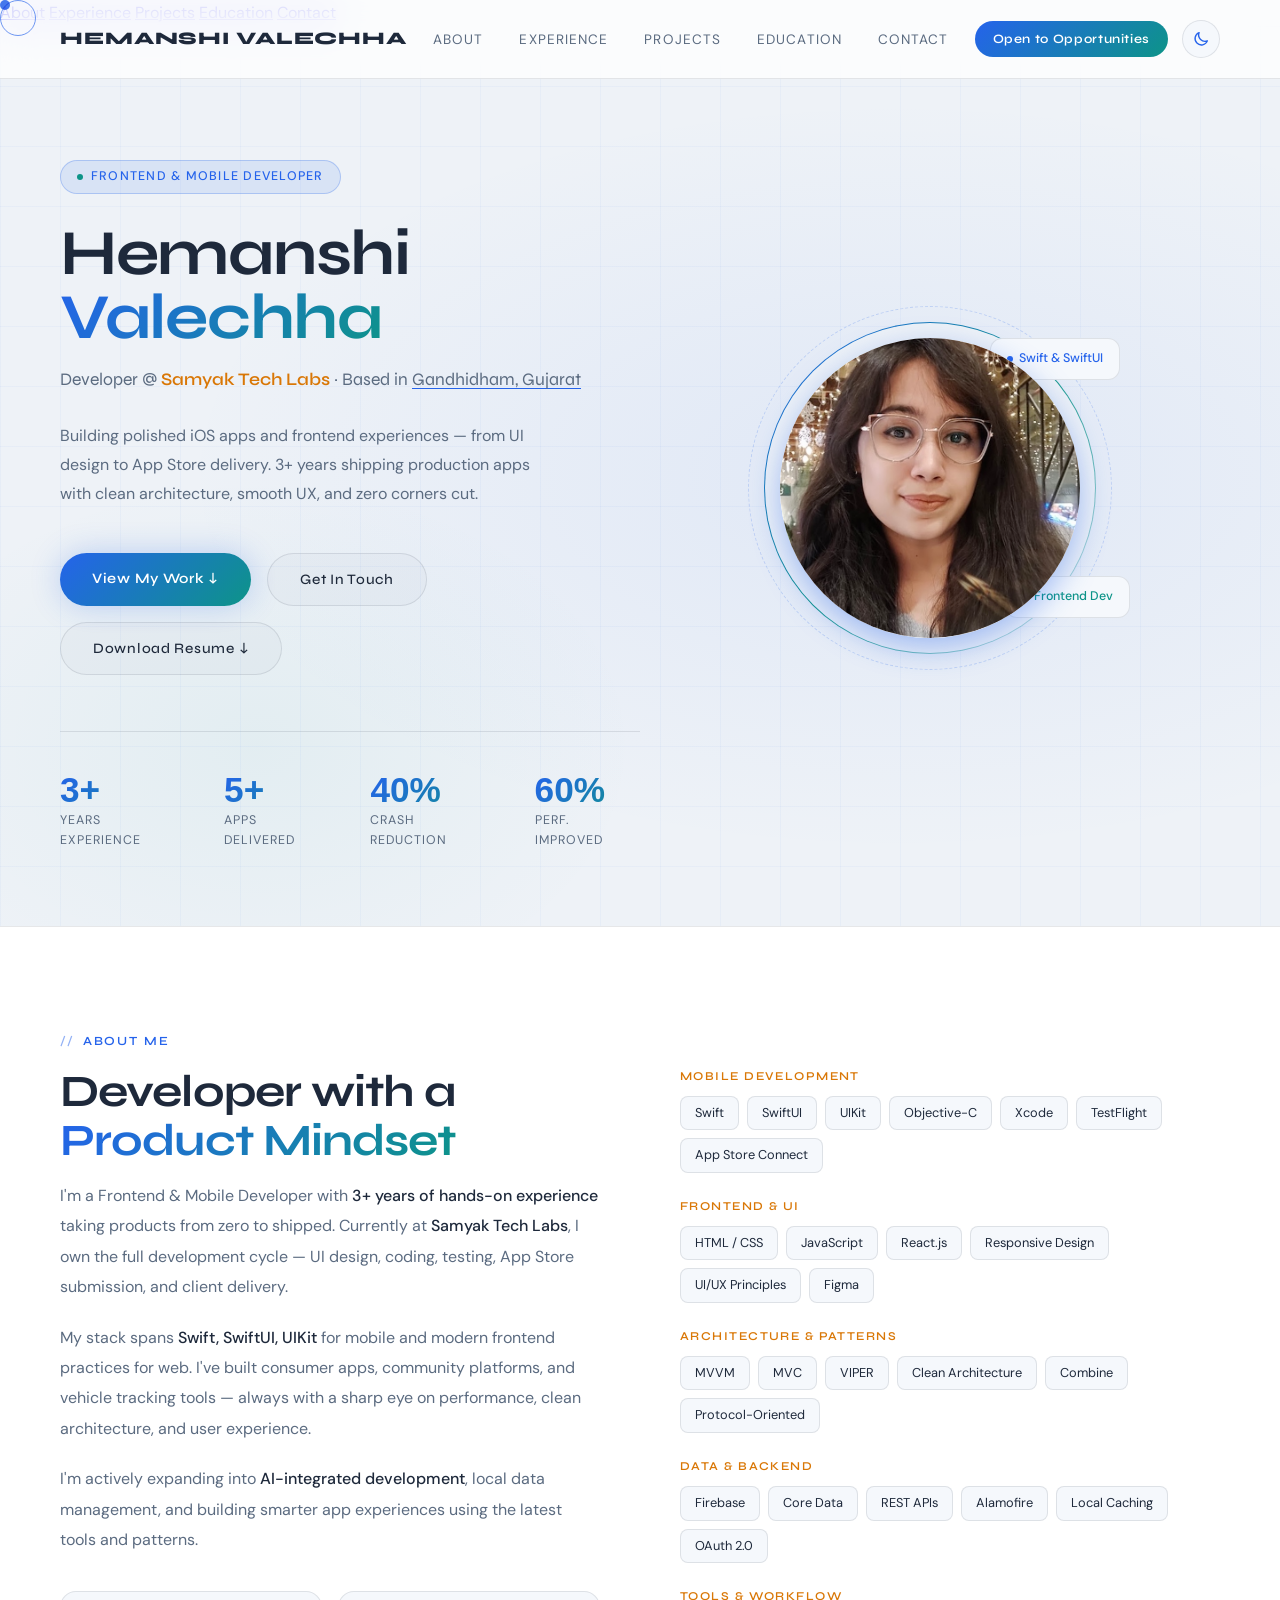
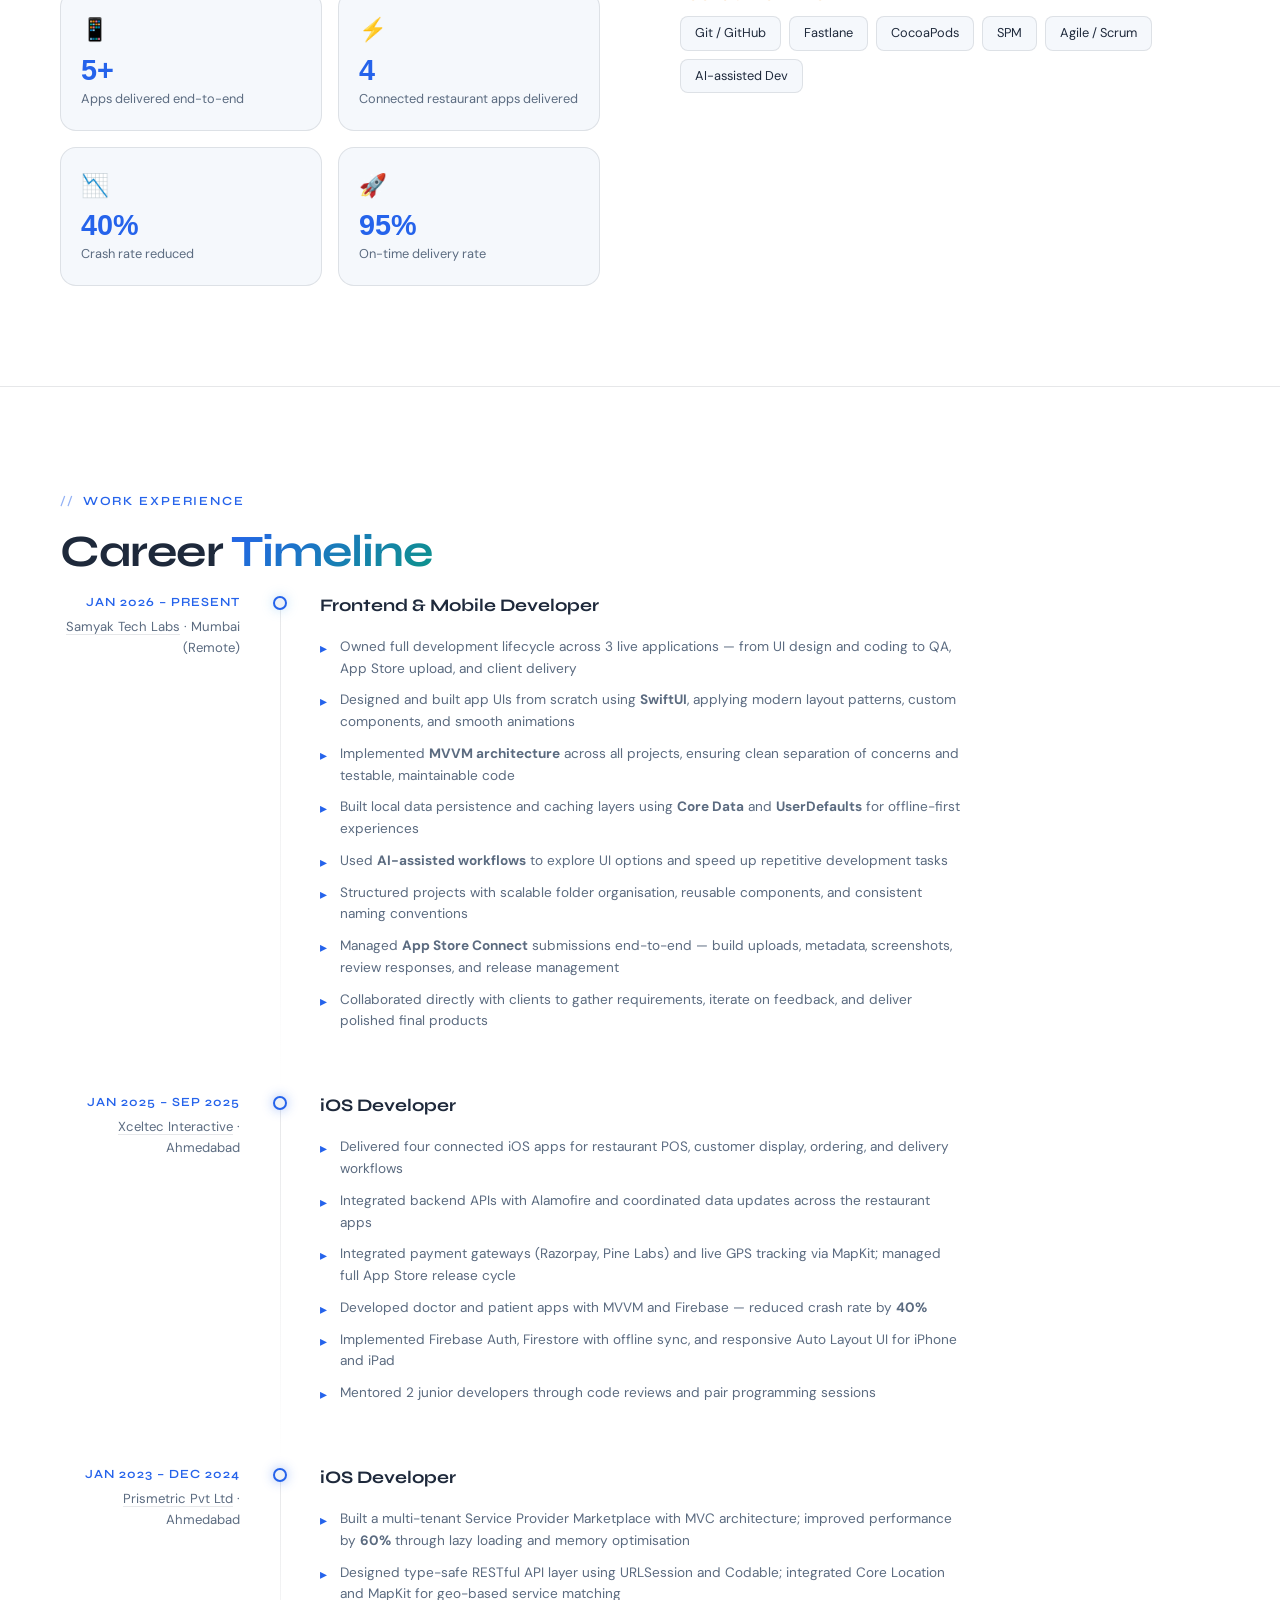
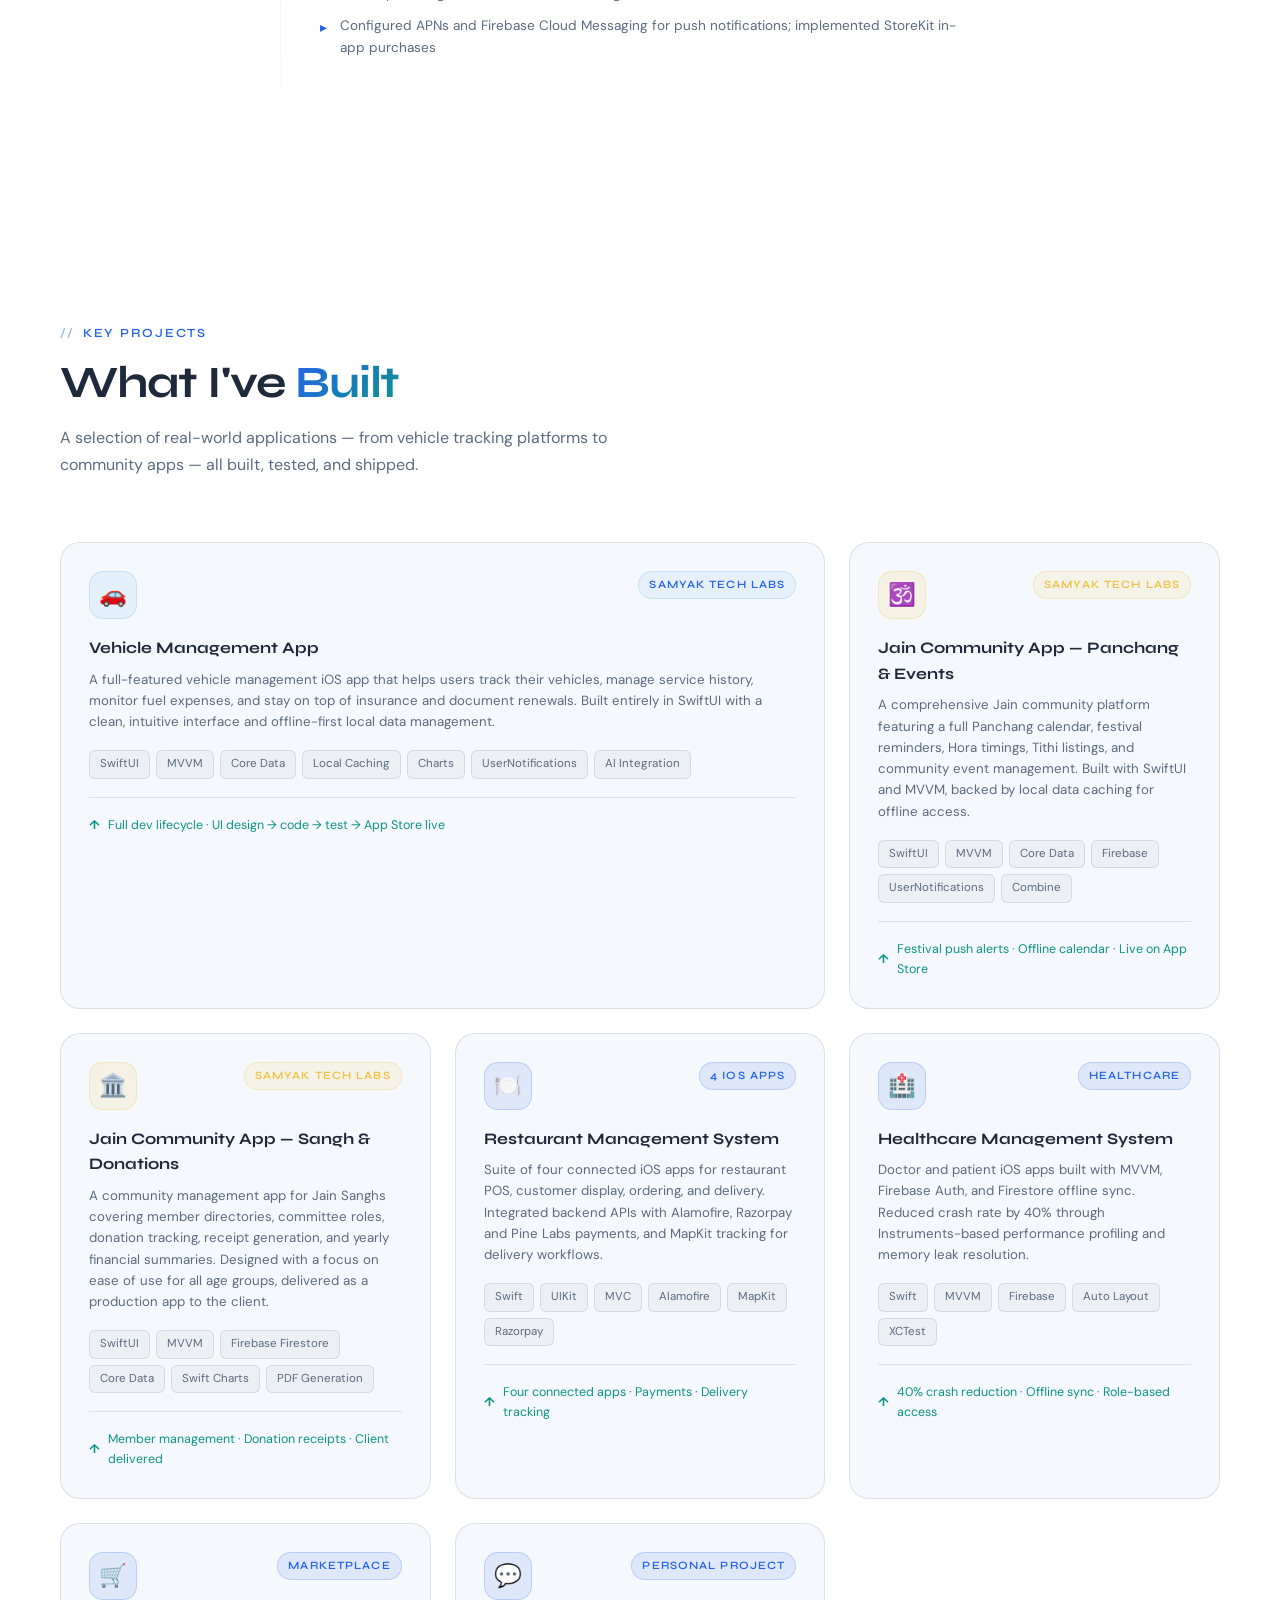
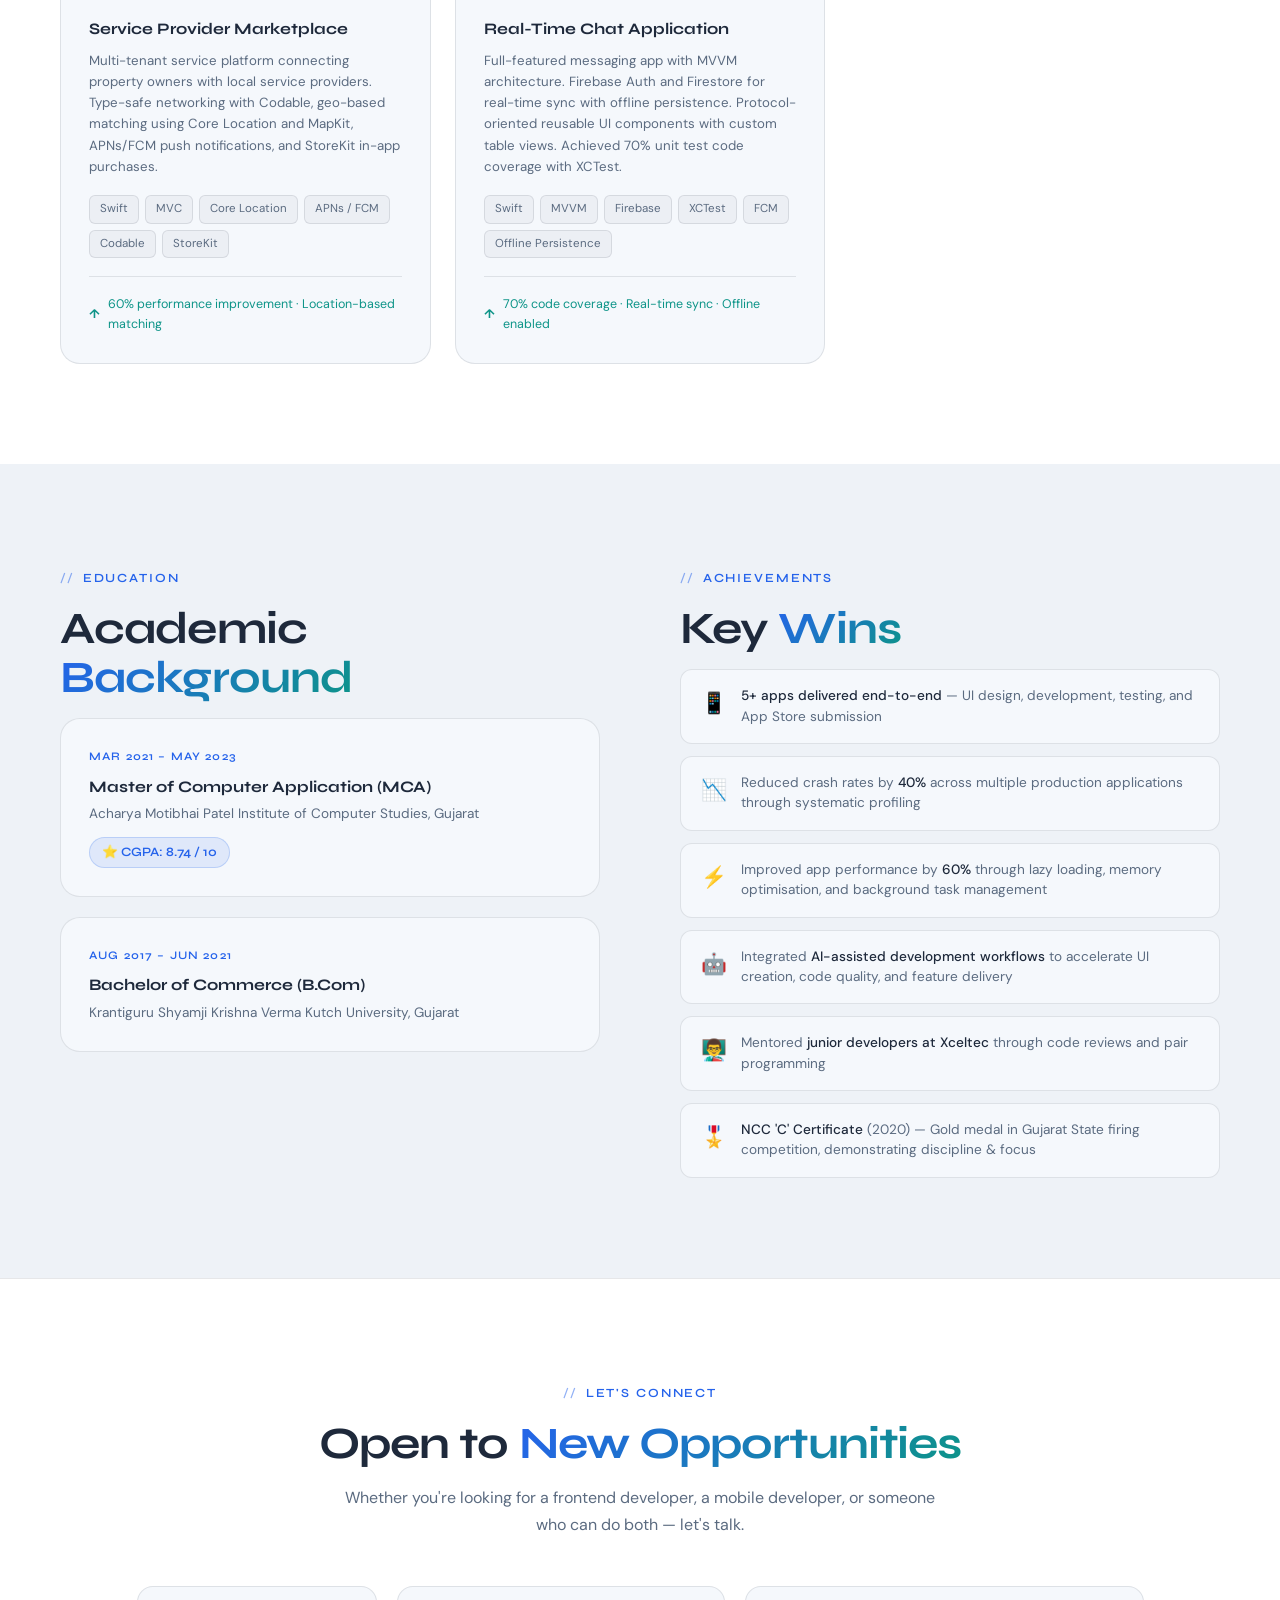
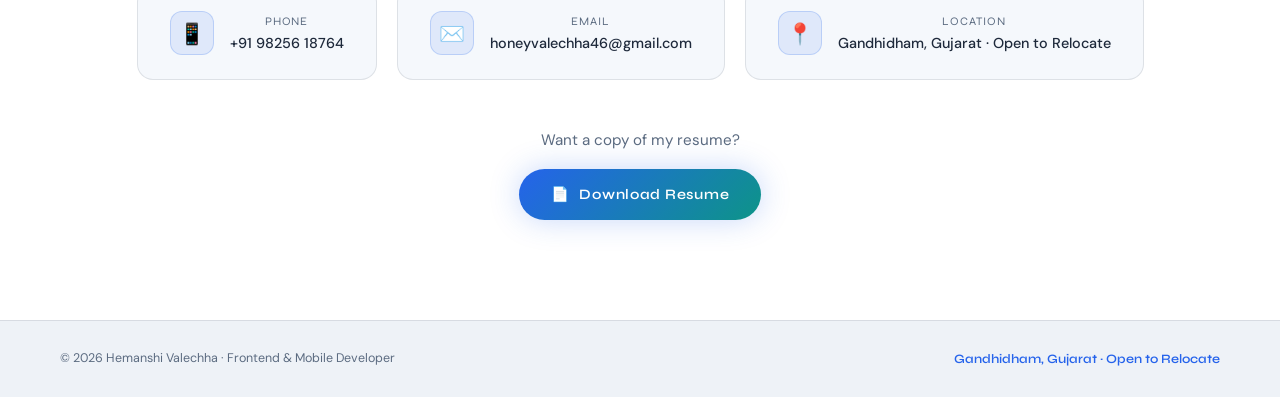
==== commit 20df8993: "Update portfolio and one-page resume" ====
--- a/hemanshi_portfolio.html
+++ b/hemanshi_portfolio.html
@@ -4,7 +4,17 @@
 <head>
   <meta charset="UTF-8">
   <meta name="viewport" content="width=device-width, initial-scale=1.0">
-  <title>Hemanshi Valechha — iOS & SAP Mobile Developer</title>
+  <title>Hemanshi Valechha — Frontend Developer</title>
+  <script>
+    try {
+      const savedTheme = localStorage.getItem('portfolio-theme');
+      document.documentElement.dataset.theme = savedTheme === 'light' || savedTheme === 'dark'
+        ? savedTheme
+        : (matchMedia('(prefers-color-scheme: light)').matches ? 'light' : 'dark');
+    } catch (_) {
+      document.documentElement.dataset.theme = matchMedia('(prefers-color-scheme: light)').matches ? 'light' : 'dark';
+    }
+  </script>
   <link
     href="https://fonts.googleapis.com/css2?family=Clash+Display:wght@400;500;600;700&family=Syne:wght@400;500;600;700;800&family=DM+Sans:ital,opsz,wght@0,9..40,300;0,9..40,400;0,9..40,500;1,9..40,300&display=swap"
     rel="stylesheet">
@@ -13,18 +23,19 @@
 
 <body>
 
-  <!-- Persistent App UI UI -->
+  <!-- Persistent App UI -->
   <div class="cursor" id="cursor"></div>
   <div class="cursor-ring" id="cursorRing"></div>
+  <button class="scroll-top" id="scrollTop" type="button" aria-label="Back to top" title="Back to top">
+    <svg viewBox="0 0 24 24" fill="none" stroke="currentColor" stroke-width="2" stroke-linecap="round" stroke-linejoin="round" aria-hidden="true"><path d="m5 14 7-7 7 7"/><path d="M12 7v14"/></svg>
+  </button>
 
   <!-- Dynamic Section Components -->
   <script src="components/nav.js"></script>
   <script src="components/hero.js"></script>
   <script src="components/about.js"></script>
-  <script src="components/sap.js"></script>
+  <script src="components/experience.js"></script>
   <script src="components/projects.js"></script>
-  <script src="components/experience.js"></script>
-  <script src="components/calyza.js"></script>
   <script src="components/education.js"></script>
   <script src="components/contact.js"></script>
   <script src="components/footer.js"></script>
@@ -33,4 +44,4 @@
   <script src="js/main.js"></script>
 </body>
 
-</html>+</html>
--- a/style.css
+++ b/style.css
@@ -3,18 +3,58 @@
    File: style.css
    ===================================================== */
 
-/* ===== CSS VARIABLES ===== */
+/* ===== CSS VARIABLES — DARK (default) ===== */
 :root {
+    color-scheme: dark;
     --bg: #050810;
     --surface: #0d1120;
     --surface2: #131929;
-    --border: rgba(99, 179, 237, 0.12);
+    --border: rgba(var(--accent-rgb), 0.12);
     --accent: #63b3ed;
     --accent2: #4fd1c5;
     --accent3: #f6ad55;
     --text: #e8edf5;
     --muted: #8899aa;
-    --glow: rgba(99, 179, 237, 0.15);
+    --glow: rgba(var(--accent-rgb), 0.15);
+    --accent-rgb: 99, 179, 237;
+    --accent2-rgb: 79, 209, 197;
+    --accent3-rgb: 246, 173, 85;
+    --text-rgb: 232, 237, 245;
+    --nav-bg: rgba(5, 8, 16, 0.8);
+    --nav-bg-solid: rgba(5, 8, 16, 0.97);
+    --btn-ink: #050810;
+}
+
+/* ===== CSS VARIABLES — LIGHT ===== */
+[data-theme="light"] {
+    color-scheme: light;
+    --bg: #eef2f7;
+    --surface: #ffffff;
+    --surface2: #f5f8fc;
+    --border: rgba(15, 23, 42, 0.10);
+    --accent: #2563eb;
+    --accent2: #0d9488;
+    --accent3: #d97706;
+    --text: #1e293b;
+    --muted: #5b6b80;
+    --glow: rgba(var(--accent-rgb), 0.08);
+    --accent-rgb: 37, 99, 235;
+    --accent2-rgb: 13, 148, 136;
+    --accent3-rgb: 217, 119, 6;
+    --text-rgb: 30, 41, 59;
+    --nav-bg: rgba(255, 255, 255, 0.74);
+    --nav-bg-solid: rgba(255, 255, 255, 0.97);
+    --btn-ink: #ffffff;
+}
+
+/* Smooth color transition while switching themes */
+html.theme-transition,
+html.theme-transition *,
+html.theme-transition *::before,
+html.theme-transition *::after {
+    transition: background-color 0.4s ease, border-color 0.4s ease,
+        color 0.4s ease, fill 0.4s ease, box-shadow 0.4s ease,
+        stroke 0.4s ease !important;
 }
 
 /* ===== RESET ===== */
@@ -54,12 +94,101 @@
 .cursor-ring {
     width: 36px;
     height: 36px;
-    border: 1.5px solid rgba(99, 179, 237, 0.5);
+    border: 1.5px solid rgba(var(--accent-rgb), 0.5);
     border-radius: 50%;
     position: fixed;
     pointer-events: none;
     z-index: 9998;
     transition: all 0.15s ease;
+}
+
+/* Light mode: screen blend would wash out the cursor on light bg */
+[data-theme="light"] .cursor {
+    mix-blend-mode: multiply;
+    opacity: 0.85;
+}
+[data-theme="light"] .cursor-ring {
+    border-color: rgba(var(--accent-rgb), 0.65);
+}
+
+/* ===== THEME TOGGLE ===== */
+.nav-actions {
+    display: flex;
+    align-items: center;
+    gap: 14px;
+}
+
+.theme-toggle {
+    width: 38px;
+    height: 38px;
+    border-radius: 50%;
+    border: 1px solid var(--border);
+    background: var(--surface2);
+    color: var(--accent);
+    display: flex;
+    align-items: center;
+    justify-content: center;
+    cursor: pointer;
+    flex-shrink: 0;
+    transition: all 0.3s;
+}
+
+.theme-toggle:hover {
+    border-color: var(--accent);
+    background: rgba(var(--accent-rgb), 0.1);
+    transform: rotate(15deg);
+}
+
+.theme-toggle svg {
+    width: 18px;
+    height: 18px;
+}
+
+.theme-toggle .icon-sun { display: block; }
+.theme-toggle .icon-moon { display: none; }
+[data-theme="light"] .theme-toggle .icon-sun { display: none; }
+[data-theme="light"] .theme-toggle .icon-moon { display: block; }
+
+/* ===== SCROLL TO TOP ===== */
+.scroll-top {
+    position: fixed;
+    right: 28px;
+    bottom: 28px;
+    width: 46px;
+    height: 46px;
+    border-radius: 50%;
+    border: 1px solid var(--border);
+    background: var(--surface2);
+    color: var(--accent);
+    display: flex;
+    align-items: center;
+    justify-content: center;
+    cursor: pointer;
+    z-index: 90;
+    opacity: 0;
+    visibility: hidden;
+    transform: translateY(16px) scale(0.85);
+    transition: opacity 0.3s, transform 0.3s, background 0.3s, color 0.3s, border-color 0.3s, box-shadow 0.3s;
+    box-shadow: 0 8px 24px rgba(0, 0, 0, 0.25);
+}
+
+.scroll-top svg {
+    width: 19px;
+    height: 19px;
+}
+
+.scroll-top.visible {
+    opacity: 1;
+    visibility: visible;
+    transform: translateY(0) scale(1);
+}
+
+.scroll-top:hover {
+    background: var(--accent);
+    color: var(--btn-ink);
+    border-color: var(--accent);
+    box-shadow: 0 10px 28px rgba(var(--accent-rgb), 0.4);
+    transform: translateY(-3px) scale(1.05);
 }
 
 /* ===== NAVIGATION ===== */
@@ -73,7 +202,7 @@
     align-items: center;
     justify-content: space-between;
     padding: 20px 60px;
-    background: rgba(5, 8, 16, 0.8);
+    background: var(--nav-bg);
     backdrop-filter: blur(20px);
     border-bottom: 1px solid var(--border);
 }
@@ -108,7 +237,7 @@
 
 .nav-badge {
     background: linear-gradient(135deg, var(--accent), var(--accent2));
-    color: #050810;
+    color: var(--btn-ink);
     padding: 8px 18px;
     border-radius: 100px;
     font-size: 0.8rem;
@@ -164,16 +293,16 @@
     position: absolute;
     inset: 0;
     background:
-        radial-gradient(ellipse 80% 60% at 70% 50%, rgba(99, 179, 237, 0.07) 0%, transparent 70%),
-        radial-gradient(ellipse 50% 50% at 20% 80%, rgba(79, 209, 197, 0.05) 0%, transparent 60%);
+        radial-gradient(ellipse 80% 60% at 70% 50%, rgba(var(--accent-rgb), 0.07) 0%, transparent 70%),
+        radial-gradient(ellipse 50% 50% at 20% 80%, rgba(var(--accent2-rgb), 0.05) 0%, transparent 60%);
 }
 
 .hero-grid {
     position: absolute;
     inset: 0;
     background-image:
-        linear-gradient(rgba(99, 179, 237, 0.04) 1px, transparent 1px),
-        linear-gradient(90deg, rgba(99, 179, 237, 0.04) 1px, transparent 1px);
+        linear-gradient(rgba(var(--accent-rgb), 0.04) 1px, transparent 1px),
+        linear-gradient(90deg, rgba(var(--accent-rgb), 0.04) 1px, transparent 1px);
     background-size: 60px 60px;
 }
 
@@ -186,8 +315,8 @@
     display: inline-flex;
     align-items: center;
     gap: 8px;
-    background: rgba(99, 179, 237, 0.1);
-    border: 1px solid rgba(99, 179, 237, 0.25);
+    background: rgba(var(--accent-rgb), 0.1);
+    border: 1px solid rgba(var(--accent-rgb), 0.25);
     color: var(--accent);
     padding: 6px 16px;
     border-radius: 100px;
@@ -262,7 +391,7 @@
 /* ===== BUTTONS ===== */
 .btn-primary {
     background: linear-gradient(135deg, var(--accent), var(--accent2));
-    color: #050810;
+    color: var(--btn-ink);
     padding: 14px 32px;
     border-radius: 100px;
     text-decoration: none;
@@ -271,12 +400,12 @@
     letter-spacing: 0.05em;
     font-size: 0.9rem;
     transition: all 0.3s;
-    box-shadow: 0 0 30px rgba(99, 179, 237, 0.25);
+    box-shadow: 0 0 30px rgba(var(--accent-rgb), 0.25);
 }
 
 .btn-primary:hover {
     transform: translateY(-2px);
-    box-shadow: 0 8px 40px rgba(99, 179, 237, 0.4);
+    box-shadow: 0 8px 40px rgba(var(--accent-rgb), 0.4);
 }
 
 .btn-outline {
@@ -290,13 +419,13 @@
     letter-spacing: 0.05em;
     font-size: 0.9rem;
     transition: all 0.3s;
-    background: rgba(255, 255, 255, 0.02);
+    background: rgba(var(--text-rgb), 0.02);
 }
 
 .btn-outline:hover {
     border-color: var(--accent);
     color: var(--accent);
-    background: rgba(99, 179, 237, 0.05);
+    background: rgba(var(--accent-rgb), 0.05);
 }
 
 /* ===== HERO STATS ===== */
@@ -362,7 +491,7 @@
     position: absolute;
     inset: -32px;
     border-radius: 50%;
-    border: 1px dashed rgba(99, 179, 237, 0.2);
+    border: 1px dashed rgba(var(--accent-rgb), 0.2);
     animation: spin 14s linear infinite reverse;
 }
 
@@ -373,7 +502,7 @@
     border-radius: 50%;
     background: var(--accent);
     /* Solid background to make pop-out clear */
-    box-shadow: 0 10px 30px rgba(99, 179, 237, 0.4);
+    box-shadow: 0 10px 30px rgba(var(--accent-rgb), 0.4);
     border: 4px solid var(--surface);
     z-index: 1;
     transition: transform 0.5s cubic-bezier(0.175, 0.885, 0.32, 1.275), box-shadow 0.5s ease, border-color 0.5s ease;
@@ -381,7 +510,7 @@
 
 .avatar-container:hover .avatar-base-circle {
     transform: scale(1.05) translateY(-5px);
-    box-shadow: 0 15px 40px rgba(99, 179, 237, 0.6);
+    box-shadow: 0 15px 40px rgba(var(--accent-rgb), 0.6);
     border-color: #fff;
 }
 
@@ -491,42 +620,6 @@
     animation: pulse 2s infinite;
 }
 
-/* ===== COMPANY BADGE ===== */
-.company-badge {
-    background: var(--surface2);
-    border: 1px solid var(--border);
-    border-radius: 16px;
-    padding: 16px 28px;
-    display: flex;
-    align-items: center;
-    gap: 16px;
-}
-
-.company-icon {
-    width: 44px;
-    height: 44px;
-    background: linear-gradient(135deg, var(--accent), var(--accent2));
-    border-radius: 10px;
-    display: flex;
-    align-items: center;
-    justify-content: center;
-    font-size: 1.4rem;
-    color: #050810;
-    font-weight: 700;
-    font-family: 'Syne', sans-serif;
-}
-
-.company-name {
-    font-weight: 600;
-    font-size: 0.95rem;
-}
-
-.company-sub {
-    font-size: 0.75rem;
-    color: var(--muted);
-    margin-top: 2px;
-}
-
 /* ===== SECTIONS ===== */
 section {
     padding: 100px 60px;
@@ -617,7 +710,7 @@
 }
 
 .highlight-card:hover {
-    border-color: rgba(99, 179, 237, 0.3);
+    border-color: rgba(var(--accent-rgb), 0.3);
     transform: translateY(-3px);
 }
 
@@ -677,304 +770,20 @@
 .skill-tag:hover {
     border-color: var(--accent);
     color: var(--accent);
-    background: rgba(99, 179, 237, 0.05);
+    background: rgba(var(--accent-rgb), 0.05);
 }
 
 .skill-tag.sap {
-    border-color: rgba(246, 173, 85, 0.3);
+    border-color: rgba(var(--accent3-rgb), 0.3);
     color: var(--accent3);
 }
 
 .skill-tag.sap:hover {
     border-color: var(--accent3);
-    background: rgba(246, 173, 85, 0.05);
-}
-
-/* ===== SAP SECTION ===== */
-#sap {
-    background:
-        radial-gradient(ellipse 60% 80% at 50% 0%, rgba(246, 173, 85, 0.06) 0%, transparent 60%),
-        var(--bg);
-}
-
-.sap-hero {
-    display: grid;
-    grid-template-columns: 1.2fr 1fr;
-    gap: 80px;
-    align-items: start;
-    margin-bottom: 80px;
-}
-
-.sap-badge-big {
-    display: inline-flex;
-    align-items: center;
-    gap: 10px;
-    background: rgba(246, 173, 85, 0.1);
-    border: 1px solid rgba(246, 173, 85, 0.3);
-    color: var(--accent3);
-    padding: 8px 20px;
-    border-radius: 100px;
-    font-size: 0.8rem;
-    font-weight: 600;
-    letter-spacing: 0.08em;
-    text-transform: uppercase;
-    margin-bottom: 24px;
-    font-family: 'Syne', sans-serif;
-}
-
-.sap-title {
-    font-family: 'Clash Display', 'Syne', sans-serif;
-    font-size: clamp(2rem, 3vw, 3rem);
-    font-weight: 700;
-    line-height: 1.1;
-    margin-bottom: 20px;
-}
-
-.sap-title span {
-    color: var(--accent3);
-}
-
-.sap-desc {
-    color: var(--muted);
-    line-height: 1.8;
-    margin-bottom: 32px;
-}
-
-.sap-features {
-    display: flex;
-    flex-direction: column;
-    gap: 14px;
-}
-
-.sap-feature {
-    display: flex;
-    align-items: flex-start;
-    gap: 14px;
-    background: var(--surface2);
-    border: 1px solid var(--border);
-    border-left: 3px solid var(--accent3);
-    border-radius: 12px;
-    padding: 16px 20px;
-    transition: all 0.3s;
-}
-
-.sap-feature:hover {
-    transform: translateX(4px);
-    border-color: rgba(246, 173, 85, 0.4);
-    border-left-color: var(--accent3);
-}
-
-.sap-feature-icon {
-    font-size: 1.3rem;
-    flex-shrink: 0;
-    margin-top: 2px;
-}
-
-.sap-feature-title {
-    font-weight: 600;
-    font-size: 0.9rem;
-    margin-bottom: 4px;
-}
-
-.sap-feature-desc {
-    font-size: 0.82rem;
-    color: var(--muted);
-    line-height: 1.5;
-}
-
-/* ===== SAP SCREENSHOT CAROUSEL ===== */
-.sap-screen-panel {
-    width: 100%;
-    display: flex;
-    flex-direction: column;
-    align-items: center;
-}
-
-/* Row that holds [← btn] [carousel] [→ btn] */
-.sap-carousel-row {
-    display: flex;
-    align-items: center;
-    gap: 10px;
-}
-
-.sap-carousel {
-    position: relative;
-    width: 220px;
-    overflow: hidden;
-    border-radius: 24px;
-    background: transparent;
-    box-shadow: 0 20px 60px rgba(0, 0, 0, 0.4);
-}
-
-.sap-carousel-track {
-    display: flex;
-    transition: transform 0.45s cubic-bezier(0.45, 0, 0.2, 1);
-}
-
-.sap-carousel-slide {
-    min-width: 100%;
-    display: flex;
-    align-items: center;
-    justify-content: center;
-    padding: 0;
-    background: transparent;
-}
-
-.sap-carousel-slide img {
-    width: 220px;
-    aspect-ratio: 9 / 19.5;
-    object-fit: cover;
-    display: block;
-    border-radius: 24px;
-    flex-shrink: 0;
-}
-
-
-/* Carousel controls */
-.carousel-btn {
-    width: 34px;
-    height: 34px;
-    flex-shrink: 0;
-    background: rgba(99, 179, 237, 0.12);
-    border: 1px solid rgba(99, 179, 237, 0.3);
-    border-radius: 50%;
-    color: var(--accent);
-    font-size: 1.2rem;
-    cursor: pointer;
-    display: flex;
-    align-items: center;
-    justify-content: center;
-    transition: all 0.25s;
-    backdrop-filter: blur(8px);
-    line-height: 1;
-    padding: 0;
-}
-
-.carousel-btn:hover {
-    background: rgba(99, 179, 237, 0.28);
-    transform: scale(1.1);
-}
-
-
-/* Carousel dots */
-.carousel-dots {
-    display: flex;
-    justify-content: center;
-    gap: 8px;
-    padding: 14px 0 8px;
-}
-
-.carousel-dot {
-    width: 7px;
-    height: 7px;
-    border-radius: 50%;
-    background: rgba(255, 255, 255, 0.2);
-    cursor: pointer;
-    transition: all 0.3s;
-    border: none;
-}
-
-.carousel-dot.active {
-    background: var(--accent3);
-    width: 20px;
-    border-radius: 4px;
-}
-
-/* Slide label */
-.slide-label {
-    text-align: center;
-    font-size: 0.75rem;
-    color: var(--accent3);
-    font-family: 'Syne', sans-serif;
-    font-weight: 600;
-    letter-spacing: 0.1em;
-    text-transform: uppercase;
-    padding: 6px 0 4px;
-}
-
-/* Multi-screen display for desktop */
-.sap-multi-screen {
-    display: flex;
-    gap: 14px;
-    align-items: flex-end;
-    justify-content: center;
-    padding: 24px 16px 16px;
-    flex-wrap: wrap;
-}
-
-/* ===== SAP MODULES GRID ===== */
-.sap-modules {
-    display: grid;
-    grid-template-columns: repeat(3, 1fr);
-    gap: 20px;
-    margin-top: 16px;
-}
-
-.sap-module {
-    background: var(--surface2);
-    border: 1px solid var(--border);
-    border-radius: 16px;
-    padding: 24px;
-    position: relative;
-    overflow: hidden;
-    transition: all 0.3s;
-}
-
-.sap-module::before {
-    content: '';
-    position: absolute;
-    top: 0;
-    left: 0;
-    right: 0;
-    height: 2px;
-    background: linear-gradient(90deg, var(--accent3), transparent);
-    opacity: 0;
-    transition: opacity 0.3s;
-}
-
-.sap-module:hover {
-    transform: translateY(-4px);
-    border-color: rgba(246, 173, 85, 0.3);
-}
-
-.sap-module:hover::before {
-    opacity: 1;
-}
-
-.sap-module-icon {
-    font-size: 1.8rem;
-    margin-bottom: 12px;
-}
-
-.sap-module-name {
-    font-family: 'Syne', sans-serif;
-    font-weight: 700;
-    font-size: 0.95rem;
-    margin-bottom: 6px;
-    color: var(--accent3);
-}
-
-.sap-module-desc {
-    font-size: 0.8rem;
-    color: var(--muted);
-    line-height: 1.5;
-}
-
-.sap-module-tags {
-    display: flex;
-    flex-wrap: wrap;
-    gap: 6px;
-    margin-top: 12px;
-}
-
-.sap-module-tag {
-    background: rgba(246, 173, 85, 0.08);
-    border: 1px solid rgba(246, 173, 85, 0.2);
-    color: var(--accent3);
-    padding: 3px 10px;
-    border-radius: 6px;
-    font-size: 0.72rem;
-}
+    background: rgba(var(--accent3-rgb), 0.05);
+}
+
+
 
 /* ===== PROJECTS ===== */
 #projects {
@@ -1009,7 +818,7 @@
 
 .project-card:hover {
     transform: translateY(-6px);
-    border-color: rgba(99, 179, 237, 0.3);
+    border-color: rgba(var(--accent-rgb), 0.3);
 }
 
 .project-card:hover::after {
@@ -1017,11 +826,11 @@
 }
 
 .project-card.sap-card:hover {
-    border-color: rgba(246, 173, 85, 0.3);
+    border-color: rgba(var(--accent3-rgb), 0.3);
 }
 
 .project-card.sap-card::after {
-    background: radial-gradient(ellipse at top left, rgba(246, 173, 85, 0.1), transparent 60%);
+    background: radial-gradient(ellipse at top left, rgba(var(--accent3-rgb), 0.1), transparent 60%);
 }
 
 .project-header {
@@ -1041,13 +850,13 @@
     align-items: center;
     justify-content: center;
     font-size: 1.4rem;
-    background: rgba(99, 179, 237, 0.1);
-    border: 1px solid rgba(99, 179, 237, 0.2);
+    background: rgba(var(--accent-rgb), 0.1);
+    border: 1px solid rgba(var(--accent-rgb), 0.2);
 }
 
 .project-icon.sap {
-    background: rgba(246, 173, 85, 0.1);
-    border-color: rgba(246, 173, 85, 0.25);
+    background: rgba(var(--accent3-rgb), 0.1);
+    border-color: rgba(var(--accent3-rgb), 0.25);
 }
 
 .project-badge {
@@ -1055,18 +864,18 @@
     font-weight: 600;
     letter-spacing: 0.1em;
     text-transform: uppercase;
-    background: rgba(99, 179, 237, 0.1);
+    background: rgba(var(--accent-rgb), 0.1);
     color: var(--accent);
-    border: 1px solid rgba(99, 179, 237, 0.2);
+    border: 1px solid rgba(var(--accent-rgb), 0.2);
     padding: 4px 10px;
     border-radius: 100px;
     font-family: 'Syne', sans-serif;
 }
 
 .project-badge.sap {
-    background: rgba(246, 173, 85, 0.1);
+    background: rgba(var(--accent3-rgb), 0.1);
     color: var(--accent3);
-    border-color: rgba(246, 173, 85, 0.25);
+    border-color: rgba(var(--accent3-rgb), 0.25);
 }
 
 .project-name {
@@ -1096,7 +905,7 @@
 }
 
 .tech-tag {
-    background: rgba(255, 255, 255, 0.04);
+    background: rgba(var(--text-rgb), 0.04);
     border: 1px solid var(--border);
     color: var(--muted);
     padding: 4px 10px;
@@ -1171,13 +980,13 @@
     border-radius: 50%;
     background: var(--bg);
     border: 2px solid var(--accent);
-    box-shadow: 0 0 12px rgba(99, 179, 237, 0.4);
+    box-shadow: 0 0 12px rgba(var(--accent-rgb), 0.4);
     z-index: 1;
 }
 
 .timeline-dot.sap {
     border-color: var(--accent3);
-    box-shadow: 0 0 12px rgba(246, 173, 85, 0.4);
+    box-shadow: 0 0 12px rgba(var(--accent3-rgb), 0.4);
 }
 
 .timeline-date {
@@ -1199,6 +1008,16 @@
     margin-top: 4px;
 }
 
+.timeline-company a {
+    color: inherit;
+    text-decoration: underline;
+    text-decoration-color: var(--border);
+    text-underline-offset: 3px;
+}
+
+.timeline-company a:hover { color: var(--accent); }
+.timeline-company a:focus-visible { outline: 2px solid var(--accent); outline-offset: 3px; }
+
 .timeline-right {
     padding-left: 40px;
     padding-bottom: 60px;
@@ -1219,9 +1038,8 @@
 }
 
 .timeline-points li {
-    display: flex;
-    align-items: flex-start;
-    gap: 10px;
+    position: relative;
+    padding-left: 20px;
     font-size: 0.85rem;
     color: var(--muted);
     line-height: 1.6;
@@ -1230,124 +1048,27 @@
 .timeline-points li::before {
     content: '▸';
     color: var(--accent);
-    flex-shrink: 0;
-    margin-top: 2px;
+    position: absolute;
+    left: 0;
+    top: 2px;
+}
+
+/* Wrap bullet copy in a span so inline content (text + <strong>) flows
+   naturally instead of becoming separate flex items with awkward gaps. */
+.timeline-points li > span {
+    display: inline;
+}
+
+@media (prefers-reduced-motion: reduce) {
+    html { scroll-behavior: auto; }
+    html.theme-transition, html.theme-transition *, html.theme-transition *::before, html.theme-transition *::after { transition-duration: 0s !important; }
 }
 
 .timeline-points li.sap::before {
     color: var(--accent3);
 }
 
-/* ===== CALYZA SECTION ===== */
-#calyza {
-    background: var(--surface);
-    border-top: 1px solid var(--border);
-}
-
-.calyza-grid {
-    display: grid;
-    grid-template-columns: 1.1fr 1fr;
-    gap: 80px;
-    align-items: start;
-}
-
-.case-study-card {
-    background: var(--bg);
-    border: 1px solid var(--border);
-    border-radius: 20px;
-    padding: 28px;
-    margin-bottom: 20px;
-    transition: all 0.3s;
-}
-
-.case-study-card:hover {
-    border-color: rgba(99, 179, 237, 0.25);
-}
-
-.case-study-header {
-    display: flex;
-    align-items: center;
-    justify-content: space-between;
-    margin-bottom: 14px;
-}
-
-.case-study-industry {
-    font-size: 0.72rem;
-    font-weight: 600;
-    text-transform: uppercase;
-    letter-spacing: 0.1em;
-    color: var(--accent);
-    font-family: 'Syne', sans-serif;
-}
-
-.case-study-aws {
-    display: flex;
-    gap: 6px;
-}
-
-.aws-chip {
-    background: rgba(255, 153, 0, 0.1);
-    border: 1px solid rgba(255, 153, 0, 0.25);
-    color: #ff9900;
-    padding: 3px 8px;
-    border-radius: 6px;
-    font-size: 0.68rem;
-    font-weight: 600;
-}
-
-.case-study-title {
-    font-weight: 600;
-    font-size: 0.95rem;
-    margin-bottom: 8px;
-}
-
-.case-study-desc {
-    font-size: 0.82rem;
-    color: var(--muted);
-    line-height: 1.6;
-}
-
-.services-list {
-    display: flex;
-    flex-direction: column;
-    gap: 16px;
-}
-
-.service-item {
-    display: flex;
-    align-items: center;
-    gap: 16px;
-    background: var(--bg);
-    border: 1px solid var(--border);
-    border-radius: 14px;
-    padding: 18px 22px;
-    transition: all 0.3s;
-}
-
-.service-item:hover {
-    border-color: rgba(99, 179, 237, 0.3);
-    transform: translateX(4px);
-}
-
-.service-num {
-    font-family: 'Clash Display', sans-serif;
-    font-size: 1.6rem;
-    font-weight: 700;
-    color: var(--border);
-    flex-shrink: 0;
-    width: 36px;
-}
-
-.service-name {
-    font-weight: 600;
-    font-size: 0.9rem;
-}
-
-.service-desc {
-    font-size: 0.78rem;
-    color: var(--muted);
-    margin-top: 2px;
-}
+
 
 /* ===== EDUCATION ===== */
 #education {
@@ -1367,7 +1088,7 @@
 }
 
 .edu-card:hover {
-    border-color: rgba(99, 179, 237, 0.3);
+    border-color: rgba(var(--accent-rgb), 0.3);
     transform: translateY(-3px);
 }
 
@@ -1397,8 +1118,8 @@
     align-items: center;
     gap: 6px;
     margin-top: 12px;
-    background: rgba(99, 179, 237, 0.1);
-    border: 1px solid rgba(99, 179, 237, 0.2);
+    background: rgba(var(--accent-rgb), 0.1);
+    border: 1px solid rgba(var(--accent-rgb), 0.2);
     color: var(--accent);
     padding: 4px 12px;
     border-radius: 100px;
@@ -1469,16 +1190,31 @@
 }
 
 .contact-card:hover {
-    border-color: rgba(99, 179, 237, 0.4);
+    border-color: rgba(var(--accent-rgb), 0.4);
     transform: translateY(-4px);
     box-shadow: 0 12px 40px rgba(0, 0, 0, 0.3);
 }
+
+.contact-card:focus-visible,
+.hero-location:focus-visible {
+    outline: 2px solid var(--accent);
+    outline-offset: 4px;
+}
+
+.hero-location {
+    color: inherit;
+    text-decoration: underline;
+    text-decoration-color: var(--accent);
+    text-underline-offset: 3px;
+}
+
+.hero-location:hover { color: var(--accent); }
 
 .contact-icon {
     width: 44px;
     height: 44px;
-    background: rgba(99, 179, 237, 0.1);
-    border: 1px solid rgba(99, 179, 237, 0.2);
+    background: rgba(var(--accent-rgb), 0.1);
+    border: 1px solid rgba(var(--accent-rgb), 0.2);
     border-radius: 12px;
     display: flex;
     align-items: center;
@@ -1512,80 +1248,15 @@
     color: var(--muted);
 }
 
-/* ===== JAIN CARD ===== */
+/* ===== JAIN / SPECIAL CARDS ===== */
 .jain-card {
     border-color: rgba(255, 200, 80, 0.18) !important;
 }
-
 .jain-card:hover {
     border-color: rgba(255, 200, 80, 0.4) !important;
 }
-
 .jain-card::after {
     background: radial-gradient(ellipse at top left, rgba(255, 200, 80, 0.08), transparent 60%) !important;
-}
-
-/* Jain card top row */
-.jain-top-row {
-    display: flex;
-    align-items: flex-start;
-    justify-content: space-between;
-    gap: 32px;
-    margin-bottom: 24px;
-}
-
-.jain-info {
-    flex: 1;
-    min-width: 0;
-}
-
-.jain-badge-col {
-    display: flex;
-    flex-direction: column;
-    align-items: flex-end;
-    flex-shrink: 0;
-    padding-top: 2px;
-}
-
-/* Chips horizontal strip */
-.jain-chips-strip {
-    display: grid;
-    grid-template-columns: repeat(6, 1fr);
-    gap: 10px;
-    padding-top: 20px;
-    border-top: 1px solid rgba(255, 200, 80, 0.15);
-}
-
-.jain-feat-chip {
-    background: rgba(255, 200, 80, 0.06);
-    border: 1px solid rgba(255, 200, 80, 0.18);
-    border-radius: 14px;
-    padding: 14px 16px;
-    transition: all 0.3s;
-}
-
-.jain-feat-chip:hover {
-    border-color: rgba(255, 200, 80, 0.4);
-    transform: translateY(-2px);
-}
-
-.jain-feat-icon {
-    font-size: 1.4rem;
-    margin-bottom: 6px;
-}
-
-.jain-feat-name {
-    font-weight: 700;
-    font-size: 0.82rem;
-    color: #f0c040;
-    margin-bottom: 4px;
-    font-family: 'Syne', sans-serif;
-}
-
-.jain-feat-sub {
-    font-size: 0.73rem;
-    color: var(--muted);
-    line-height: 1.45;
 }
 
 /* ===== ANIMATIONS ===== */
@@ -1659,62 +1330,36 @@
 }
 
 /* =====================================================
-   RESPONSIVE — LAPTOP  (≤ 1200px)
+   RESPONSIVE — LARGE DESKTOP  (≤ 1400px)
+   ===================================================== */
+@media (max-width: 1400px) {
+    .chip-1 { right: -40px; }
+    .chip-2 { right: -50px; }
+}
+
+/* =====================================================
+   RESPONSIVE — LAPTOP / SMALL DESKTOP  (≤ 1200px)
    ===================================================== */
 @media (max-width: 1200px) {
-    nav {
-        padding: 18px 40px;
-    }
-
-    section {
-        padding: 80px 40px;
-    }
-
-    #hero {
-        padding: 110px 40px 60px;
-        gap: 40px;
-    }
-
-    .projects-grid {
-        grid-template-columns: repeat(2, 1fr);
-    }
-
-    .sap-modules {
-        grid-template-columns: repeat(3, 1fr);
-    }
-
-    .about-grid {
-        gap: 50px;
-    }
-
-    .calyza-grid {
-        gap: 50px;
-    }
-
-    footer {
-        padding: 24px 40px;
-    }
+    nav { padding: 18px 40px; }
+    section { padding: 80px 40px; }
+    #hero { padding: 110px 40px 60px; gap: 40px; }
+    .projects-grid { grid-template-columns: repeat(2, 1fr); }
+    .about-grid { gap: 50px; }
+    footer { padding: 24px 40px; }
+    .chip-1 { right: -20px; font-size: 0.72rem; padding: 8px 12px; }
+    .chip-2 { right: -20px; font-size: 0.72rem; padding: 8px 12px; }
+    .avatar-container { width: 260px; height: 260px; }
 }
 
 /* =====================================================
-   RESPONSIVE — TABLET / iPAD  (≤ 1024px)
+   RESPONSIVE — TABLET / iPAD PRO  (≤ 1024px)
    ===================================================== */
 @media (max-width: 1024px) {
-    nav {
-        padding: 14px 28px;
-    }
-
-    nav .nav-links {
-        display: none;
-    }
-
-    .nav-hamburger {
-        display: flex;
-    }
-
-    .nav-badge {
-        display: none;
-    }
+    nav { padding: 14px 28px; }
+    nav .nav-links { display: none; }
+    .nav-hamburger { display: flex; }
+    .nav-badge { display: none; }
 
     /* Mobile menu overlay */
     .mobile-nav-menu {
@@ -1723,7 +1368,7 @@
         top: 60px;
         left: 0;
         right: 0;
-        background: rgba(5, 8, 16, 0.97);
+        background: var(--nav-bg-solid);
         backdrop-filter: blur(24px);
         border-bottom: 1px solid var(--border);
         padding: 24px 28px;
@@ -1731,11 +1376,7 @@
         flex-direction: column;
         gap: 4px;
     }
-
-    .mobile-nav-menu.open {
-        display: flex;
-    }
-
+    .mobile-nav-menu.open { display: flex; }
     .mobile-nav-menu a {
         color: var(--muted);
         text-decoration: none;
@@ -1748,274 +1389,118 @@
         text-transform: uppercase;
         transition: color 0.25s;
     }
-
-    .mobile-nav-menu a:last-child {
-        border-bottom: none;
-    }
-
-    .mobile-nav-menu a:hover {
-        color: var(--accent);
-    }
-
-    section {
-        padding: 64px 28px;
-    }
+    .mobile-nav-menu a:last-child { border-bottom: none; }
+    .mobile-nav-menu a:hover { color: var(--accent); }
+
+    section { padding: 64px 28px; }
 
     #hero {
         grid-template-columns: 1fr;
         padding: 100px 28px 60px;
         text-align: center;
+        gap: 0;
     }
-
-    .hero-visual {
-        display: none;
-    }
-
-    .hero-ctas {
-        justify-content: center;
-    }
-
-    .hero-stats {
-        justify-content: center;
-        flex-wrap: wrap;
-        gap: 24px;
-    }
-
-    .about-grid {
-        grid-template-columns: 1fr;
-        gap: 40px;
-    }
-
-    .about-highlights {
-        grid-template-columns: repeat(2, 1fr);
-    }
-
-    .sap-hero {
-        grid-template-columns: 1fr;
-        gap: 40px;
-    }
-
-    .sap-modules {
-        grid-template-columns: repeat(2, 1fr);
-    }
-
-    .projects-grid {
-        grid-template-columns: 1fr 1fr;
-    }
-
-    .jain-card {
-        grid-column: span 2 !important;
-    }
-
-    .jain-chips-strip {
-        grid-template-columns: repeat(3, 1fr);
-    }
-
-    .jain-top-row {
-        flex-direction: column;
-        gap: 16px;
-    }
-
-    .jain-badge-col {
-        align-items: flex-start;
-        flex-direction: row;
-        gap: 8px;
-    }
-
-    .timeline {
-        max-width: 100%;
-    }
-
-    .timeline-item {
-        grid-template-columns: 160px 1fr;
-    }
-
-    .timeline-left {
-        padding-right: 24px;
-    }
-
-    .timeline-right {
-        padding-left: 24px;
-    }
-
-    .calyza-grid {
-        grid-template-columns: 1fr;
-        gap: 40px;
-    }
-
-    #education {
-        grid-template-columns: 1fr;
-        gap: 40px;
-        padding: 64px 28px;
-    }
-
-    footer {
-        padding: 20px 28px;
-        flex-direction: column;
-        gap: 10px;
-        text-align: center;
-    }
+    .hero-desc { margin-left: auto; margin-right: auto; }
+    .hero-visual { display: none; }
+    .hero-ctas { justify-content: center; }
+    .hero-stats { justify-content: center; flex-wrap: wrap; gap: 24px; }
+
+    .about-grid { grid-template-columns: 1fr; gap: 40px; }
+    .about-highlights { grid-template-columns: repeat(2, 1fr); }
+
+    .projects-grid { grid-template-columns: 1fr 1fr; }
+
+    .timeline { max-width: 100%; }
+    .timeline-item { grid-template-columns: 160px 1fr; }
+    .timeline-left { padding-right: 24px; }
+    .timeline-right { padding-left: 24px; }
+
+    #education { grid-template-columns: 1fr; gap: 40px; padding: 64px 28px; }
+
+    footer { padding: 20px 28px; flex-direction: column; gap: 10px; text-align: center; }
+}
+
+/* =====================================================
+   RESPONSIVE — iPAD MINI / LARGE PHONE  (≤ 768px)
+   ===================================================== */
+@media (max-width: 768px) {
+    section { padding: 56px 22px; }
+    #hero { padding: 96px 22px 52px; }
+
+    .hero-name { font-size: clamp(2.6rem, 9vw, 4rem); }
+
+    .about-highlights { grid-template-columns: 1fr 1fr; }
+
+    .projects-grid { grid-template-columns: 1fr; }
+
+    .timeline-item { grid-template-columns: 140px 1fr; }
+
+    .contact-cards { flex-direction: column; align-items: stretch; }
+    .contact-card { width: 100%; max-width: 100%; justify-content: flex-start; }
+
+    footer { padding: 20px 22px; font-size: 0.75rem; }
 }
 
 /* =====================================================
    RESPONSIVE — PHONE  (≤ 640px)
    ===================================================== */
 @media (max-width: 640px) {
-    nav {
-        padding: 12px 18px;
-    }
-
-    .nav-logo {
-        font-size: 0.92rem;
-    }
-
-    section {
-        padding: 52px 18px;
-    }
-
-    #hero {
-        padding: 88px 18px 48px;
-    }
-
-    .hero-name {
-        font-size: clamp(2.4rem, 10vw, 3.6rem);
-    }
-
-    .hero-role {
-        font-size: 0.95rem;
-    }
-
-    .hero-desc {
-        font-size: 0.9rem;
-    }
-
-    .hero-stats {
-        gap: 18px;
-        margin-top: 40px;
-    }
-
-    .stat-num {
-        font-size: 1.7rem;
-    }
-
-    .btn-primary,
-    .btn-outline {
-        padding: 12px 22px;
-        font-size: 0.85rem;
-    }
-
-    .about-highlights {
-        grid-template-columns: 1fr;
-    }
-
-    .highlight-card {
-        padding: 16px;
-    }
-
-    .sap-hero {
-        gap: 32px;
-    }
-
-    .sap-modules {
-        grid-template-columns: 1fr;
-    }
-
-    .sap-module {
-        padding: 18px;
-    }
-
-    .projects-grid {
-        grid-template-columns: 1fr;
-    }
-
-    .jain-card {
-        grid-column: span 1 !important;
-    }
-
-    .jain-chips-strip {
-        grid-template-columns: repeat(2, 1fr);
-    }
-
-    .timeline-item {
-        grid-template-columns: 1fr;
-    }
-
+    nav { padding: 12px 18px; }
+    .nav-logo { font-size: 0.92rem; }
+
+    section { padding: 52px 18px; }
+    #hero { padding: 88px 18px 48px; }
+
+    .hero-name { font-size: clamp(2.2rem, 10vw, 3.4rem); }
+    .hero-role { font-size: 0.95rem; }
+    .hero-desc { font-size: 0.9rem; }
+    .hero-stats { gap: 16px; margin-top: 36px; }
+    .stat-num { font-size: 1.7rem; }
+    .hero-ctas { flex-direction: column; align-items: center; gap: 12px; }
+    .btn-primary, .btn-outline { padding: 12px 24px; font-size: 0.85rem; width: 100%; max-width: 280px; text-align: center; justify-content: center; }
+
+    .about-highlights { grid-template-columns: 1fr 1fr; }
+    .highlight-card { padding: 16px; }
+
+    .projects-grid { grid-template-columns: 1fr; gap: 16px; }
+    /* span overrides don't apply on single column */
+    .projects-grid .project-card[style*="span"] { grid-column: span 1 !important; }
+
+    .timeline-item { grid-template-columns: 1fr; }
     .timeline-left {
         text-align: left;
         padding-right: 0;
-        padding-left: 24px;
+        padding-left: 28px;
         padding-bottom: 8px;
+        position: relative;
     }
-
-    .timeline-left::after {
-        display: none;
-    }
-
-    .timeline-dot {
-        right: auto;
-        left: 0;
-    }
-
-    .timeline-right {
-        padding-left: 24px;
-        padding-bottom: 40px;
-    }
-
-    .skills-panel {
-        gap: 16px;
-    }
-
-    .contact-cards {
-        flex-direction: column;
-        align-items: center;
-    }
-
-    .contact-card {
-        width: 100%;
-        max-width: 320px;
-    }
-
-    #education {
-        padding: 52px 18px;
-    }
-
-    footer {
-        padding: 18px 18px;
-        font-size: 0.72rem;
-    }
-
-    /* phone frame smaller */
-    .phone-frame {
-        width: 170px;
-    }
-
-    .ipad-frame {
-        width: 100%;
-        max-width: 280px;
-    }
+    .timeline-left::after { display: none; }
+    .timeline-dot { right: auto; left: 0; top: 2px; }
+    .timeline-right { padding-left: 28px; padding-bottom: 40px; }
+
+    .skills-panel { gap: 16px; }
+    .skill-tags { gap: 6px; }
+    .skill-tag { font-size: 0.75rem; padding: 5px 10px; }
+
+    .contact-cards { gap: 12px; }
+    .contact-card { padding: 18px 20px; }
+
+    #education { padding: 52px 18px; }
+
+    footer { padding: 18px; font-size: 0.72rem; }
 }
 
 /* =====================================================
-   RESPONSIVE — SMALL PHONE  (≤ 375px)
+   RESPONSIVE — SMALL PHONE  (≤ 390px — iPhone SE / 13 mini)
    ===================================================== */
-@media (max-width: 375px) {
-    .hero-name {
-        font-size: 2.2rem;
-    }
-
-    section {
-        padding: 44px 14px;
-    }
-
-    #hero {
-        padding: 80px 14px 40px;
-    }
-
-    nav {
-        padding: 10px 14px;
-    }
-
-    .sap-modules {
-        grid-template-columns: 1fr;
-    }
-}+@media (max-width: 390px) {
+    .hero-name { font-size: 2.1rem; }
+    section { padding: 44px 14px; }
+    #hero { padding: 80px 14px 40px; }
+    nav { padding: 10px 14px; }
+    .about-highlights { grid-template-columns: 1fr; }
+    .hero-ctas { gap: 10px; }
+    .btn-primary, .btn-outline { max-width: 100%; }
+    .timeline-role { font-size: 1rem; }
+    .section-title { font-size: 1.8rem; }
+}
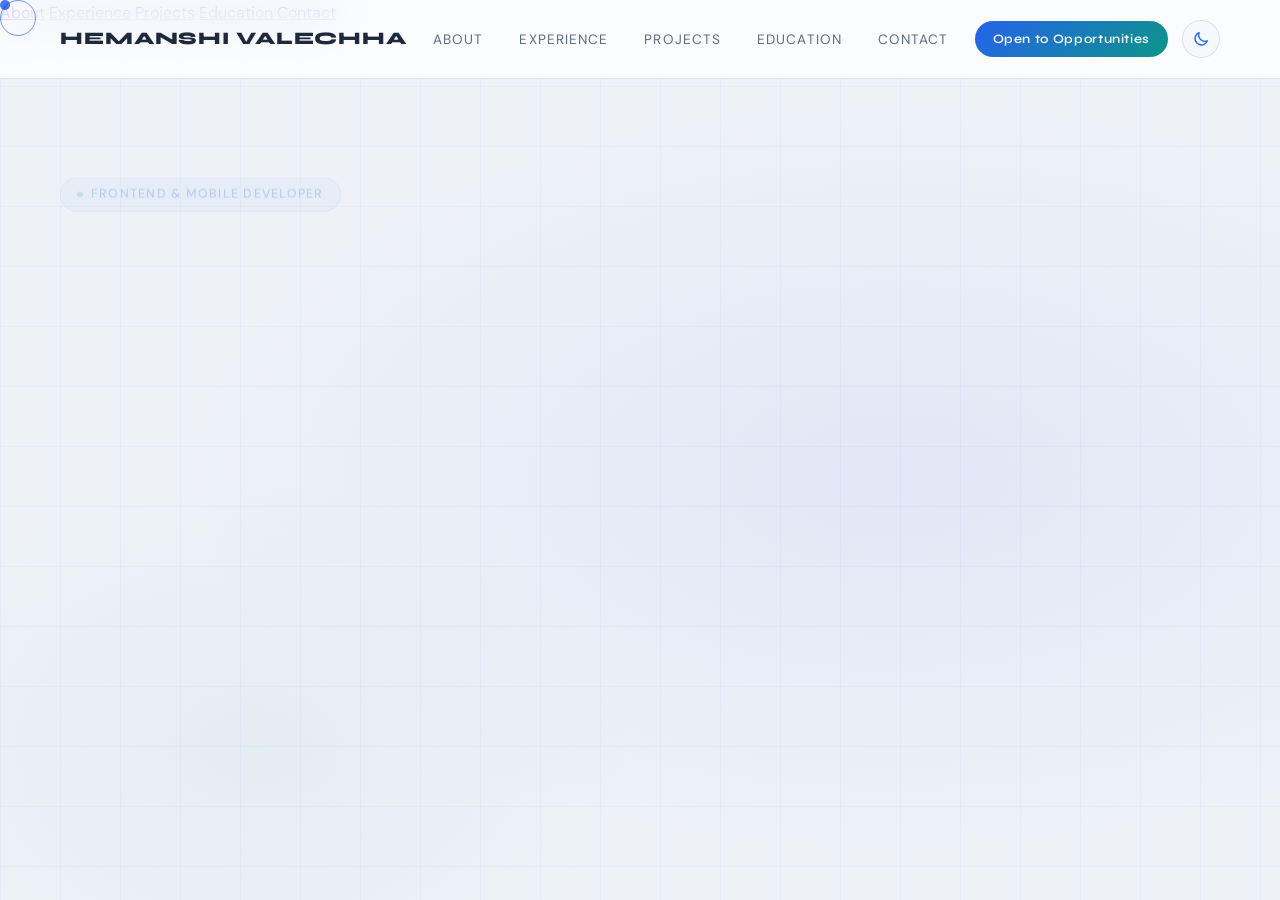
==== commit 74dc2113: "Make portfolio the GitHub Pages home page" ====
--- a/hemanshi_portfolio.html
+++ b/hemanshi_portfolio.html
@@ -1,47 +1,13 @@
 <!DOCTYPE html>
 <html lang="en">
-
 <head>
   <meta charset="UTF-8">
   <meta name="viewport" content="width=device-width, initial-scale=1.0">
-  <title>Hemanshi Valechha — Frontend Developer</title>
-  <script>
-    try {
-      const savedTheme = localStorage.getItem('portfolio-theme');
-      document.documentElement.dataset.theme = savedTheme === 'light' || savedTheme === 'dark'
-        ? savedTheme
-        : (matchMedia('(prefers-color-scheme: light)').matches ? 'light' : 'dark');
-    } catch (_) {
-      document.documentElement.dataset.theme = matchMedia('(prefers-color-scheme: light)').matches ? 'light' : 'dark';
-    }
-  </script>
-  <link
-    href="https://fonts.googleapis.com/css2?family=Clash+Display:wght@400;500;600;700&family=Syne:wght@400;500;600;700;800&family=DM+Sans:ital,opsz,wght@0,9..40,300;0,9..40,400;0,9..40,500;1,9..40,300&display=swap"
-    rel="stylesheet">
-  <link rel="stylesheet" href="style.css">
+  <meta http-equiv="refresh" content="0; url=index.html">
+  <title>Hemanshi Valechha — Portfolio</title>
+  <link rel="canonical" href="index.html">
 </head>
-
 <body>
-
-  <!-- Persistent App UI -->
-  <div class="cursor" id="cursor"></div>
-  <div class="cursor-ring" id="cursorRing"></div>
-  <button class="scroll-top" id="scrollTop" type="button" aria-label="Back to top" title="Back to top">
-    <svg viewBox="0 0 24 24" fill="none" stroke="currentColor" stroke-width="2" stroke-linecap="round" stroke-linejoin="round" aria-hidden="true"><path d="m5 14 7-7 7 7"/><path d="M12 7v14"/></svg>
-  </button>
-
-  <!-- Dynamic Section Components -->
-  <script src="components/nav.js"></script>
-  <script src="components/hero.js"></script>
-  <script src="components/about.js"></script>
-  <script src="components/experience.js"></script>
-  <script src="components/projects.js"></script>
-  <script src="components/education.js"></script>
-  <script src="components/contact.js"></script>
-  <script src="components/footer.js"></script>
-
-  <!-- Main Interactions -->
-  <script src="js/main.js"></script>
+  <p>The portfolio has moved to <a href="index.html">the home page</a>.</p>
 </body>
-
 </html>
